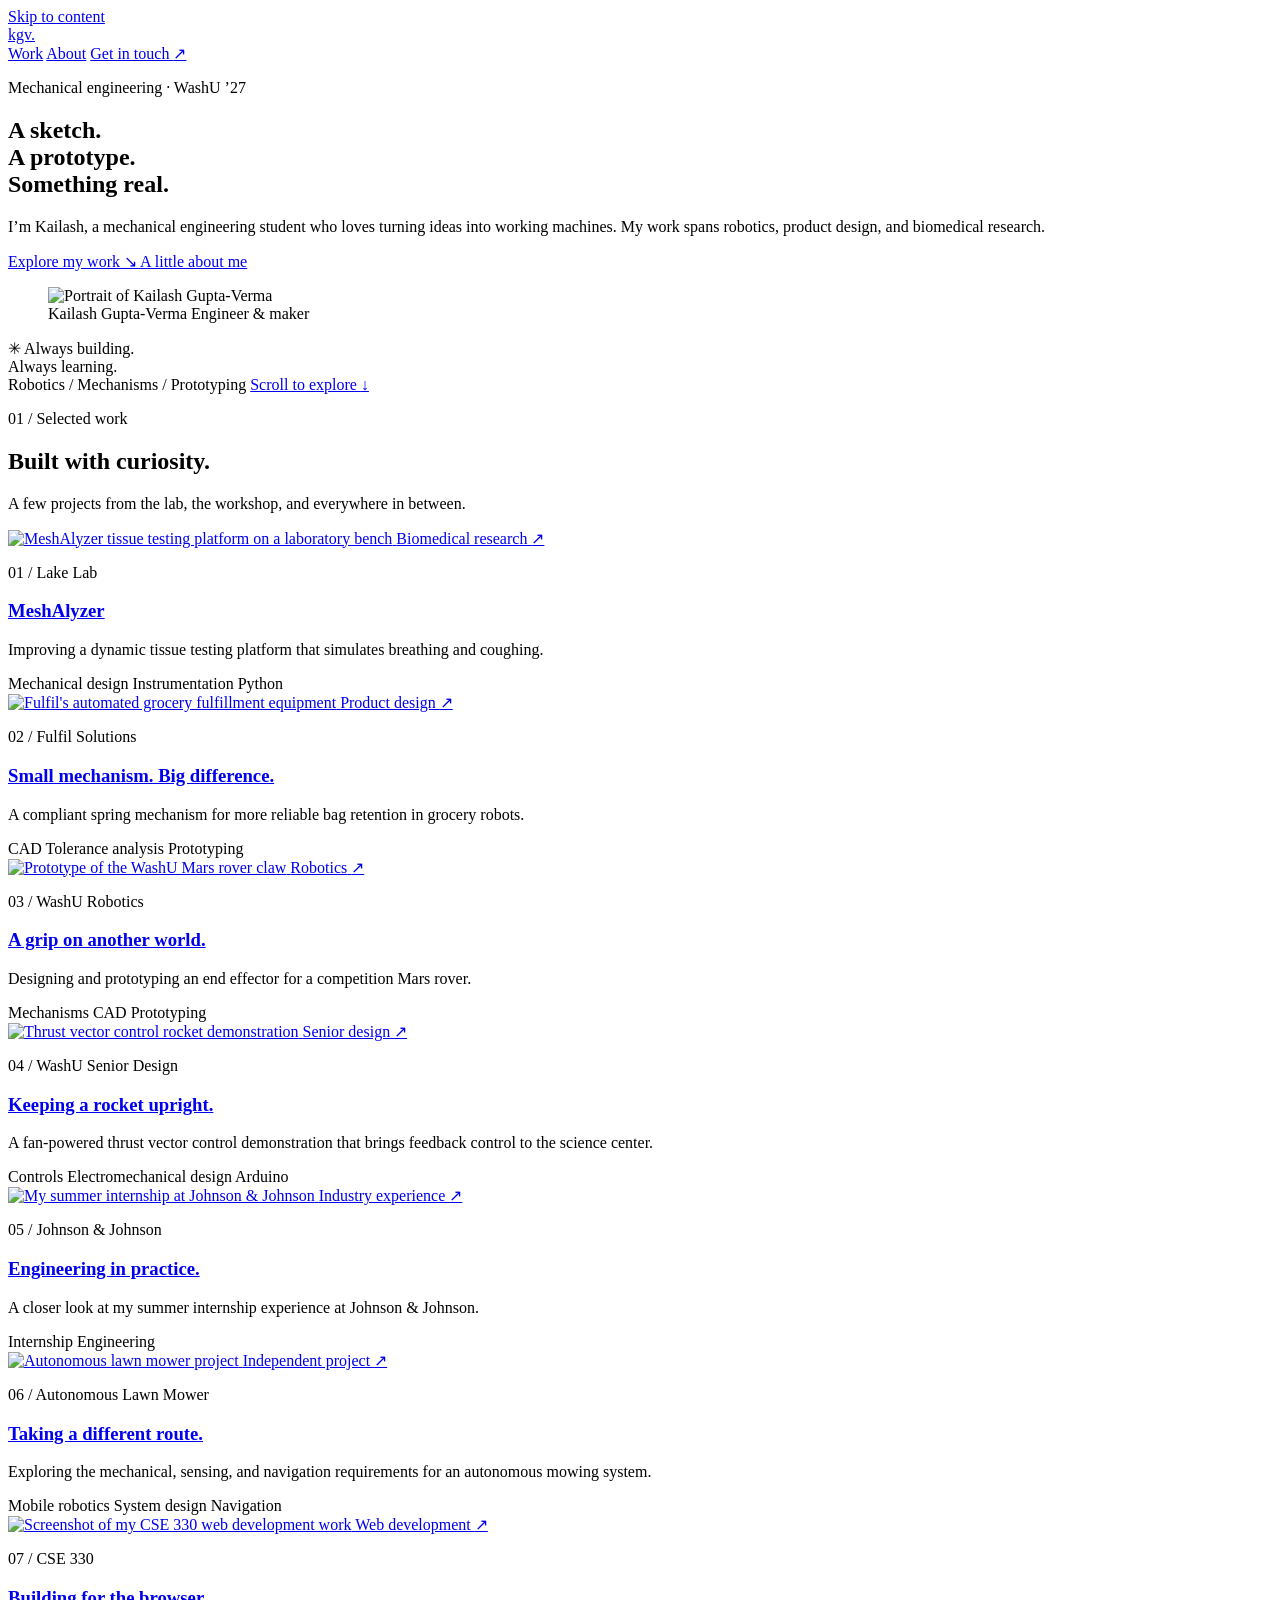
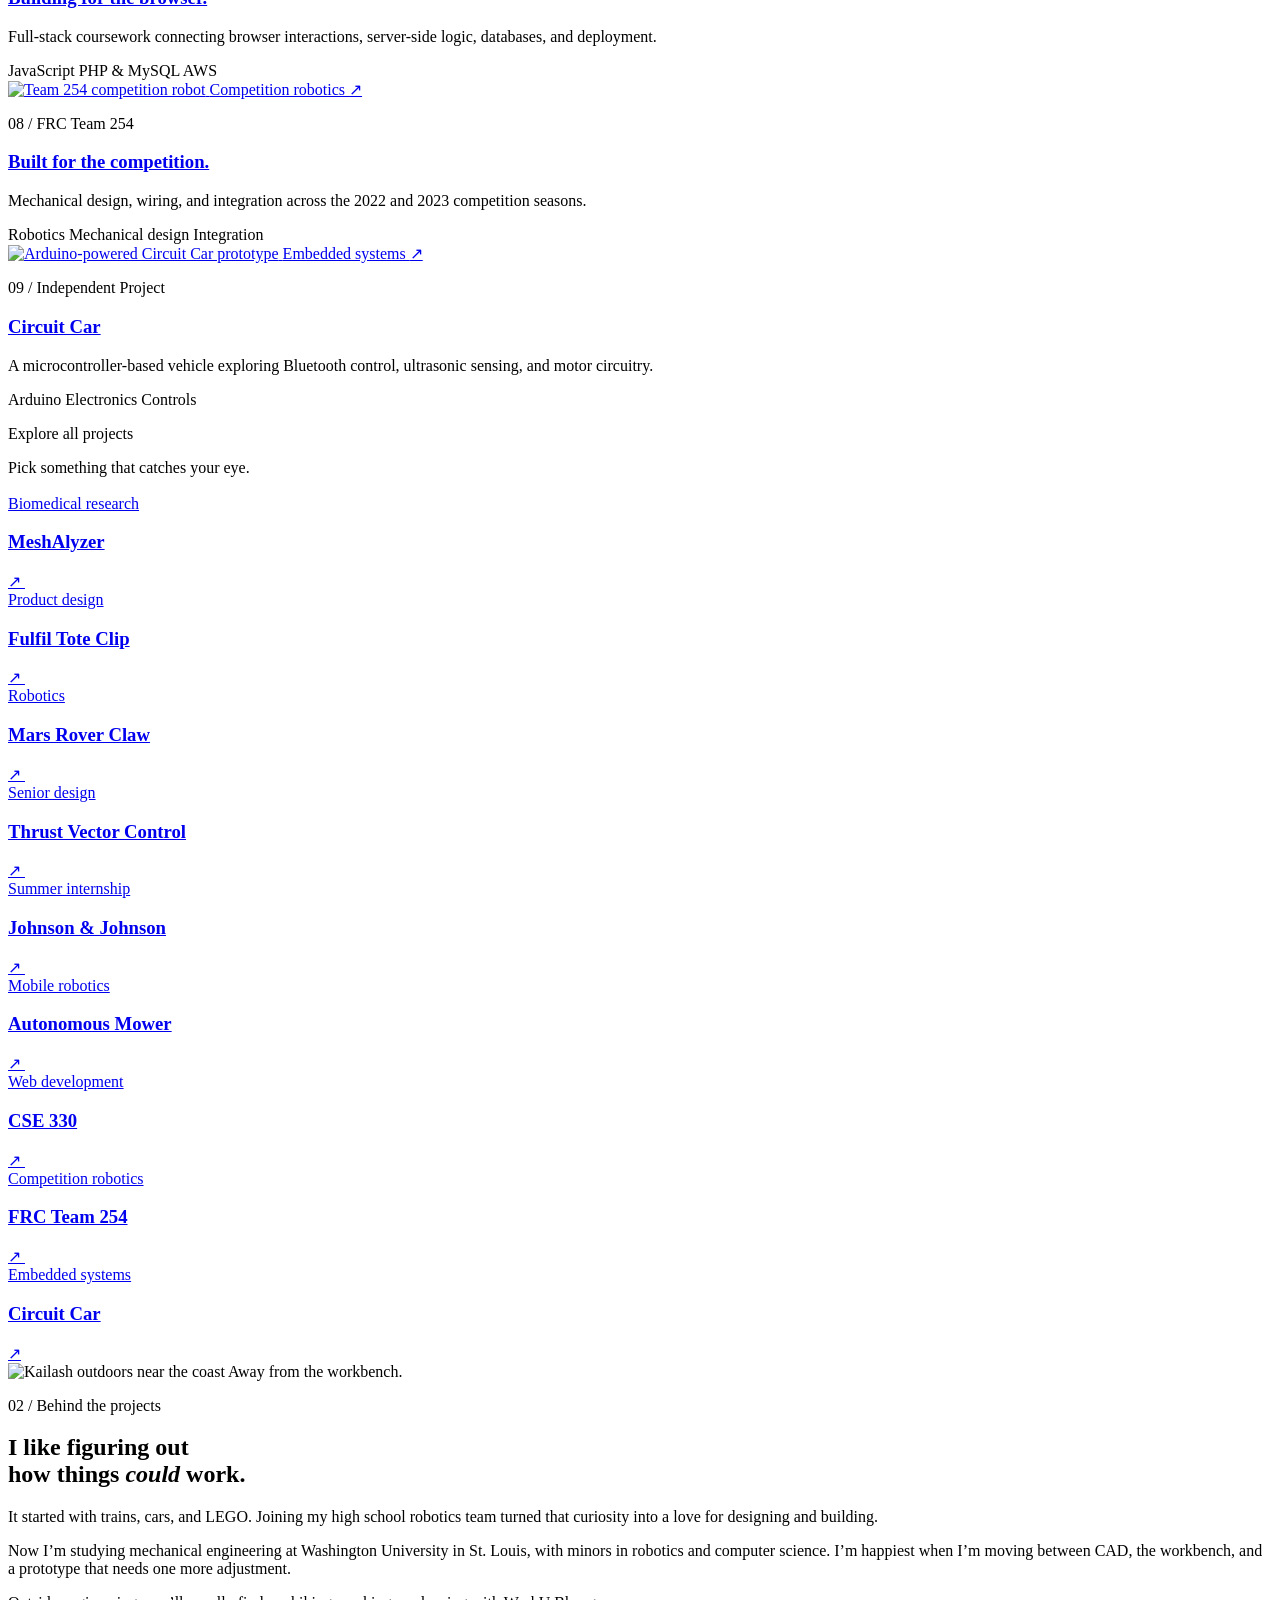
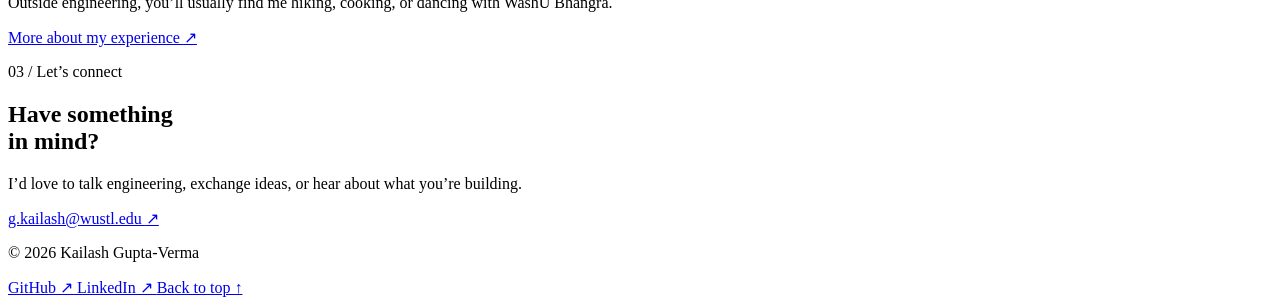
==== portfolio/index.html @ 7f7c688e "Built base website, need to continue customizing" ====
<!DOCTYPE html>
<html lang="en">
<head>
    <meta charset="UTF-8">
    <meta name="viewport" content="width=device-width, initial-scale=1">
    <meta name="description"
        content="Kailash Gupta-Verma's engineering portfolio — robotics, mechanical design, biomedical research, and web development.">
    <meta name="theme-color" content="#f7f5f0">

    <title>Kailash Gupta-Verma | Engineering & Design</title>

    <link rel="stylesheet" href="style.css">
    <script src="script.js" defer></script>
</head>

<body>
    <a class="skip-link" href="#main">Skip to content</a>

    <!-- navigation -->
    <header class="site-header">
        <div class="container header-inner">
            <a class="logo" href="./"
                aria-label="Kailash Gupta-Verma home">
                kgv<span>.</span>
            </a>

            <button class="menu-toggle"
                type="button"
                aria-expanded="false"
                aria-controls="navigation"
                hidden>
                Menu
            </button>

            <nav id="navigation" aria-label="Main navigation">
                <a href="#work">Work</a>
                <a href="#about">About</a>
                <a href="#contact">
                    Get in touch <span aria-hidden="true">↗</span>
                </a>
            </nav>
        </div>
    </header>

    <main id="main">
        <!-- introduction -->
        <section class="hero container" aria-labelledby="hero-title">
            <div class="hero-copy">
                <p class="eyebrow">
                    Mechanical engineering · WashU ’27
                </p>

                <h1 id="hero-title">
                    A sketch.<br>
                    A prototype.<br>
                    <span>Something real.</span>
                </h1>

                <p class="hero-description">
                    I’m Kailash, a mechanical engineering student who loves
                    turning ideas into working machines. My work spans
                    robotics, product design, and biomedical research.
                </p>

                <div class="hero-actions">
                    <a class="button" href="#work">
                        Explore my work
                        <span aria-hidden="true">↘</span>
                    </a>

                    <a class="text-link" href="#about">
                        A little about me
                    </a>
                </div>
            </div>

            <div class="hero-visual">
                <figure class="hero-photo">
                    <img src="images/portPFP.jpg"
                        alt="Portrait of Kailash Gupta-Verma"
                        fetchpriority="high">

                    <figcaption>
                        <span>Kailash Gupta-Verma</span>
                        <span>Engineer & maker</span>
                    </figcaption>
                </figure>

                <div class="photo-note">
                    <span class="note-symbol" aria-hidden="true">✳</span>
                    Always building.<br>
                    Always learning.
                </div>
            </div>

            <div class="hero-bottom">
                <span>Robotics / Mechanisms / Prototyping</span>

                <a href="#work">
                    Scroll to explore <span aria-hidden="true">↓</span>
                </a>
            </div>
        </section>

        <!-- project spotlight -->
        <section class="work-section" id="work"
            aria-labelledby="work-title">
            <div class="container">
                <div class="section-heading">
                    <div>
                        <p class="eyebrow">01 / Selected work</p>
                        <h2 id="work-title">Built with curiosity.</h2>
                    </div>

                    <p>
                        A few projects from the lab, the workshop,
                        and everywhere in between.
                    </p>
                </div>

                <div class="project-carousel"
                    role="region"
                    aria-roledescription="carousel"
                    aria-label="Featured projects">

                    <div class="carousel-controls">
                        <p class="carousel-status"
                            id="project-status"
                            aria-live="polite"
                            aria-atomic="true"></p>

                        <div class="carousel-buttons">
                            <button class="carousel-button"
                                id="previous-project"
                                type="button"
                                aria-label="Show previous project"
                                aria-controls="project-track"
                                hidden>
                                <span aria-hidden="true">←</span>
                            </button>

                            <button class="carousel-button"
                                id="next-project"
                                type="button"
                                aria-label="Show next project"
                                aria-controls="project-track"
                                hidden>
                                <span aria-hidden="true">→</span>
                            </button>
                        </div>
                    </div>

                    <div class="project-grid" id="project-track">
                        <!-- meshalyzer -->
                        <article class="project-card featured">
                            <a class="project-image"
                                href="projects/meshalyzer.html"
                                aria-label="Read about MeshAlyzer">

                                <img src="images/meshalyzer.jpg"
                                    alt="MeshAlyzer tissue testing platform on a laboratory bench"
                                    loading="lazy">

                                <span class="image-label">
                                    Biomedical research
                                </span>
                                <span class="project-arrow"
                                    aria-hidden="true">↗</span>
                            </a>

                            <div class="project-info">
                                <div>
                                    <p class="project-number">
                                        01 / Lake Lab
                                    </p>

                                    <h3>
                                        <a href="projects/meshalyzer.html">
                                            MeshAlyzer
                                        </a>
                                    </h3>

                                    <p>
                                        Improving a dynamic tissue testing
                                        platform that simulates breathing
                                        and coughing.
                                    </p>
                                </div>

                                <div class="tags">
                                    <span>Mechanical design</span>
                                    <span>Instrumentation</span>
                                    <span>Python</span>
                                </div>
                            </div>
                        </article>

                        <!-- fulfil -->
                        <article class="project-card">
                            <a class="project-image"
                                href="projects/fulfil.html"
                                aria-label="Read about tote clip compliance">

                                <img src="images/fulfil.jpg"
                                    alt="Fulfil's automated grocery fulfillment equipment"
                                    loading="lazy">

                                <span class="image-label">
                                    Product design
                                </span>
                                <span class="project-arrow"
                                    aria-hidden="true">↗</span>
                            </a>

                            <div class="project-info">
                                <div>
                                    <p class="project-number">
                                        02 / Fulfil Solutions
                                    </p>

                                    <h3>
                                        <a href="projects/fulfil.html">
                                            Small mechanism. Big difference.
                                        </a>
                                    </h3>

                                    <p>
                                        A compliant spring mechanism for more
                                        reliable bag retention in grocery robots.
                                    </p>
                                </div>

                                <div class="tags">
                                    <span>CAD</span>
                                    <span>Tolerance analysis</span>
                                    <span>Prototyping</span>
                                </div>
                            </div>
                        </article>

                        <!-- rover claw -->
                        <article class="project-card">
                            <a class="project-image"
                                href="projects/rover-claw.html"
                                aria-label="Read about the Mars rover claw">

                                <img src="images/rover.jpg"
                                    alt="Prototype of the WashU Mars rover claw"
                                    loading="lazy">

                                <span class="image-label">Robotics</span>
                                <span class="project-arrow"
                                    aria-hidden="true">↗</span>
                            </a>

                            <div class="project-info">
                                <div>
                                    <p class="project-number">
                                        03 / WashU Robotics
                                    </p>

                                    <h3>
                                        <a href="projects/rover-claw.html">
                                            A grip on another world.
                                        </a>
                                    </h3>

                                    <p>
                                        Designing and prototyping an end effector
                                        for a competition Mars rover.
                                    </p>
                                </div>

                                <div class="tags">
                                    <span>Mechanisms</span>
                                    <span>CAD</span>
                                    <span>Prototyping</span>
                                </div>
                            </div>
                        </article>

                        <!-- senior design -->
                        <article class="project-card">
                            <a class="project-image"
                                href="projects/senior-design.html"
                                aria-label="Read about the thrust vector control demonstration">

                                <img src="images/senior-design.jpg"
                                    alt="Thrust vector control rocket demonstration"
                                    loading="lazy">

                                <span class="image-label">Senior design</span>
                                <span class="project-arrow"
                                    aria-hidden="true">↗</span>
                            </a>

                            <div class="project-info">
                                <div>
                                    <p class="project-number">
                                        04 / WashU Senior Design
                                    </p>

                                    <h3>
                                        <a href="projects/senior-design.html">
                                            Keeping a rocket upright.
                                        </a>
                                    </h3>

                                    <p>
                                        A fan-powered thrust vector control
                                        demonstration that brings feedback
                                        control to the science center.
                                    </p>
                                </div>

                                <div class="tags">
                                    <span>Controls</span>
                                    <span>Electromechanical design</span>
                                    <span>Arduino</span>
                                </div>
                            </div>
                        </article>

                        <!-- johnson & johnson -->
                        <article class="project-card">
                            <a class="project-image"
                                href="projects/jnj.html"
                                aria-label="Read about my Johnson and Johnson internship">

                                <img src="images/jnj.jpg"
                                    alt="My summer internship at Johnson & Johnson"
                                    loading="lazy">

                                <span class="image-label">
                                    Industry experience
                                </span>
                                <span class="project-arrow"
                                    aria-hidden="true">↗</span>
                            </a>

                            <div class="project-info">
                                <div>
                                    <p class="project-number">
                                        05 / Johnson & Johnson
                                    </p>

                                    <h3>
                                        <a href="projects/jnj.html">
                                            Engineering in practice.
                                        </a>
                                    </h3>

                                    <p>
                                        A closer look at my summer internship
                                        experience at Johnson & Johnson.
                                    </p>
                                </div>

                                <div class="tags">
                                    <span>Internship</span>
                                    <span>Engineering</span>
                                </div>
                            </div>
                        </article>

                        <!-- autonomous lawn mower -->
                        <article class="project-card">
                            <a class="project-image"
                                href="projects/lawn-mower.html"
                                aria-label="Read about my autonomous lawn mower project">

                                <img src="images/lawn-mower.jpg"
                                    alt="Autonomous lawn mower project"
                                    loading="lazy">

                                <span class="image-label">
                                    Independent project
                                </span>
                                <span class="project-arrow"
                                    aria-hidden="true">↗</span>
                            </a>

                            <div class="project-info">
                                <div>
                                    <p class="project-number">
                                        06 / Autonomous Lawn Mower
                                    </p>

                                    <h3>
                                        <a href="projects/lawn-mower.html">
                                            Taking a different route.
                                        </a>
                                    </h3>

                                    <p>
                                        Exploring the mechanical, sensing,
                                        and navigation requirements for
                                        an autonomous mowing system.
                                    </p>
                                </div>

                                <div class="tags">
                                    <span>Mobile robotics</span>
                                    <span>System design</span>
                                    <span>Navigation</span>
                                </div>
                            </div>
                        </article>

                        <!-- cse 330 -->
                        <article class="project-card">
                            <a class="project-image"
                                href="projects/cse330.html"
                                aria-label="Read about my CSE 330 web development work">

                                <img src="images/cse330.jpg"
                                    alt="Screenshot of my CSE 330 web development work"
                                    loading="lazy">

                                <span class="image-label">
                                    Web development
                                </span>
                                <span class="project-arrow"
                                    aria-hidden="true">↗</span>
                            </a>

                            <div class="project-info">
                                <div>
                                    <p class="project-number">
                                        07 / CSE 330
                                    </p>

                                    <h3>
                                        <a href="projects/cse330.html">
                                            Building for the browser.
                                        </a>
                                    </h3>

                                    <p>
                                        Full-stack coursework connecting browser
                                        interactions, server-side logic,
                                        databases, and deployment.
                                    </p>
                                </div>

                                <div class="tags">
                                    <span>JavaScript</span>
                                    <span>PHP & MySQL</span>
                                    <span>AWS</span>
                                </div>
                            </div>
                        </article>

                        <!-- frc -->
                        <article class="project-card">
                            <a class="project-image"
                                href="projects/frc.html"
                                aria-label="Read about my FRC robotics experience">

                                <img src="images/frc.jpg"
                                    alt="Team 254 competition robot"
                                    loading="lazy">

                                <span class="image-label">
                                    Competition robotics
                                </span>
                                <span class="project-arrow"
                                    aria-hidden="true">↗</span>
                            </a>

                            <div class="project-info">
                                <div>
                                    <p class="project-number">
                                        08 / FRC Team 254
                                    </p>

                                    <h3>
                                        <a href="projects/frc.html">
                                            Built for the competition.
                                        </a>
                                    </h3>

                                    <p>
                                        Mechanical design, wiring, and integration
                                        across the 2022 and 2023 competition seasons.
                                    </p>
                                </div>

                                <div class="tags">
                                    <span>Robotics</span>
                                    <span>Mechanical design</span>
                                    <span>Integration</span>
                                </div>
                            </div>
                        </article>

                        <!-- circuit car -->
                        <article class="project-card">
                            <a class="project-image"
                                href="projects/arduino-car.html"
                                aria-label="Read about Circuit Car">

                                <img src="images/car.jpg"
                                    alt="Arduino-powered Circuit Car prototype"
                                    loading="lazy">

                                <span class="image-label">
                                    Embedded systems
                                </span>
                                <span class="project-arrow"
                                    aria-hidden="true">↗</span>
                            </a>

                            <div class="project-info">
                                <div>
                                    <p class="project-number">
                                        09 / Independent Project
                                    </p>

                                    <h3>
                                        <a href="projects/arduino-car.html">
                                            Circuit Car
                                        </a>
                                    </h3>

                                    <p>
                                        A microcontroller-based vehicle exploring
                                        Bluetooth control, ultrasonic sensing,
                                        and motor circuitry.
                                    </p>
                                </div>

                                <div class="tags">
                                    <span>Arduino</span>
                                    <span>Electronics</span>
                                    <span>Controls</span>
                                </div>
                            </div>
                        </article>
                    </div>
                </div>

                <!-- compact project directory -->
                <div class="project-directory">
                    <div class="directory-heading">
                        <p class="eyebrow">Explore all projects</p>
                        <span>Pick something that catches your eye.</span>
                    </div>

                    <div class="project-matrix">
                        <a class="mini-project" href="projects/meshalyzer.html">
                            <img src="images/meshalyzer.jpg"
                                alt="" loading="lazy">
                            <div class="mini-project-copy">
                                <span class="mini-project-category">Biomedical research</span>
                                <h3>MeshAlyzer</h3>
                            </div>
                            <span class="mini-project-arrow" aria-hidden="true">↗</span>
                        </a>

                        <a class="mini-project" href="projects/fulfil.html">
                            <img src="images/fulfil.jpg"
                                alt="" loading="lazy">
                            <div class="mini-project-copy">
                                <span class="mini-project-category">Product design</span>
                                <h3>Fulfil Tote Clip</h3>
                            </div>
                            <span class="mini-project-arrow" aria-hidden="true">↗</span>
                        </a>

                        <a class="mini-project" href="projects/rover-claw.html">
                            <img src="images/rover.jpg"
                                alt="" loading="lazy">
                            <div class="mini-project-copy">
                                <span class="mini-project-category">Robotics</span>
                                <h3>Mars Rover Claw</h3>
                            </div>
                            <span class="mini-project-arrow" aria-hidden="true">↗</span>
                        </a>

                        <a class="mini-project" href="projects/senior-design.html">
                            <img src="images/senior-design.jpg"
                                alt="" loading="lazy">
                            <div class="mini-project-copy">
                                <span class="mini-project-category">Senior design</span>
                                <h3>Thrust Vector Control</h3>
                            </div>
                            <span class="mini-project-arrow" aria-hidden="true">↗</span>
                        </a>

                        <a class="mini-project" href="projects/jnj.html">
                            <img src="images/jnj.jpg"
                                alt="" loading="lazy">
                            <div class="mini-project-copy">
                                <span class="mini-project-category">Summer internship</span>
                                <h3>Johnson & Johnson</h3>
                            </div>
                            <span class="mini-project-arrow" aria-hidden="true">↗</span>
                        </a>

                        <a class="mini-project" href="projects/lawn-mower.html">
                            <img src="images/lawn-mower.jpg"
                                alt="" loading="lazy">
                            <div class="mini-project-copy">
                                <span class="mini-project-category">Mobile robotics</span>
                                <h3>Autonomous Mower</h3>
                            </div>
                            <span class="mini-project-arrow" aria-hidden="true">↗</span>
                        </a>

                        <a class="mini-project" href="projects/cse330.html">
                            <img src="images/cse330.jpg"
                                alt="" loading="lazy">
                            <div class="mini-project-copy">
                                <span class="mini-project-category">Web development</span>
                                <h3>CSE 330</h3>
                            </div>
                            <span class="mini-project-arrow" aria-hidden="true">↗</span>
                        </a>

                        <a class="mini-project" href="projects/frc.html">
                            <img src="images/frc.jpg"
                                alt="" loading="lazy">
                            <div class="mini-project-copy">
                                <span class="mini-project-category">Competition robotics</span>
                                <h3>FRC Team 254</h3>
                            </div>
                            <span class="mini-project-arrow" aria-hidden="true">↗</span>
                        </a>

                        <a class="mini-project" href="projects/arduino-car.html">
                            <img src="images/car.jpg"
                                alt="" loading="lazy">
                            <div class="mini-project-copy">
                                <span class="mini-project-category">Embedded systems</span>
                                <h3>Circuit Car</h3>
                            </div>
                            <span class="mini-project-arrow" aria-hidden="true">↗</span>
                        </a>
                    </div>
                </div>
            </div>
        </section>

        <!-- about -->
        <section class="about-section container" id="about"
            aria-labelledby="about-title">
            <div class="about-image">
                <img src="images/about-me.jpg"
                    alt="Kailash outdoors near the coast"
                    loading="lazy">

                <span class="image-caption">
                    Away from the workbench.
                </span>
            </div>

            <div class="about-copy">
                <p class="eyebrow">02 / Behind the projects</p>

                <h2 id="about-title">
                    I like figuring out<br>
                    how things <em>could</em> work.
                </h2>

                <p>
                    It started with trains, cars, and LEGO. Joining my high
                    school robotics team turned that curiosity into a love
                    for designing and building.
                </p>

                <p>
                    Now I’m studying mechanical engineering at Washington
                    University in St. Louis, with minors in robotics and
                    computer science. I’m happiest when I’m moving between
                    CAD, the workbench, and a prototype that needs one more
                    adjustment.
                </p>

                <p>
                    Outside engineering, you’ll usually find me hiking,
                    cooking, or dancing with WashU Bhangra.
                </p>

                <a class="text-link"
                    href="https://www.linkedin.com/in/kailash-gupta-verma-360150200/">
                    More about my experience
                    <span aria-hidden="true">↗</span>
                </a>
            </div>
        </section>

        <!-- contact -->
        <section class="contact-section" id="contact"
            aria-labelledby="contact-title">
            <div class="container contact-inner">
                <p class="eyebrow">03 / Let’s connect</p>

                <h2 id="contact-title">
                    Have something<br>
                    in mind?
                </h2>

                <p>
                    I’d love to talk engineering, exchange ideas,
                    or hear about what you’re building.
                </p>

                <a class="contact-link" href="mailto:g.kailash@wustl.edu">
                    g.kailash@wustl.edu
                    <span aria-hidden="true">↗</span>
                </a>
            </div>
        </section>
    </main>

    <!-- footer -->
    <footer class="container site-footer">
        <p>
            © <span id="year">2026</span> Kailash Gupta-Verma
        </p>

        <div class="footer-links">
            <a href="https://github.com/kailashguptaverma">
                GitHub ↗
            </a>

            <a href="https://www.linkedin.com/in/kailash-gupta-verma-360150200/">
                LinkedIn ↗
            </a>

            <a href="#main">Back to top ↑</a>
        </div>
    </footer>
</body>
</html>
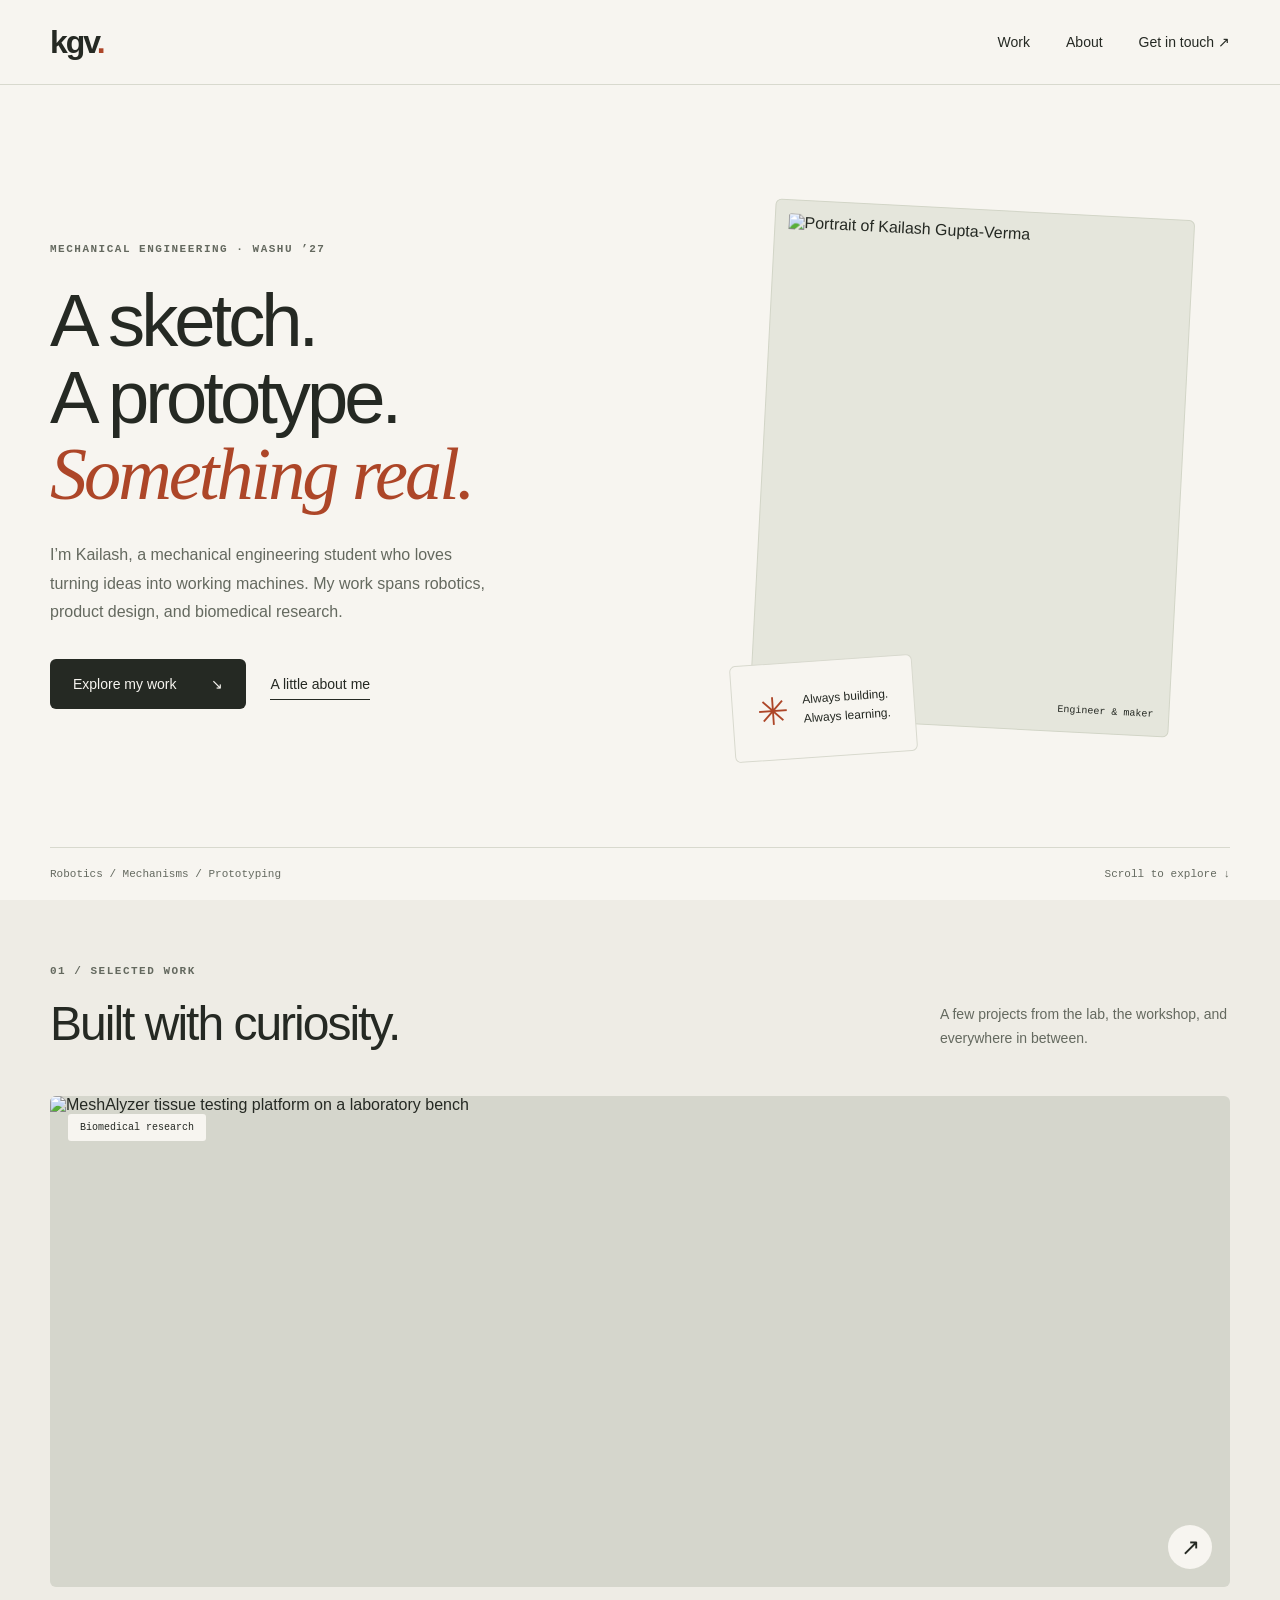
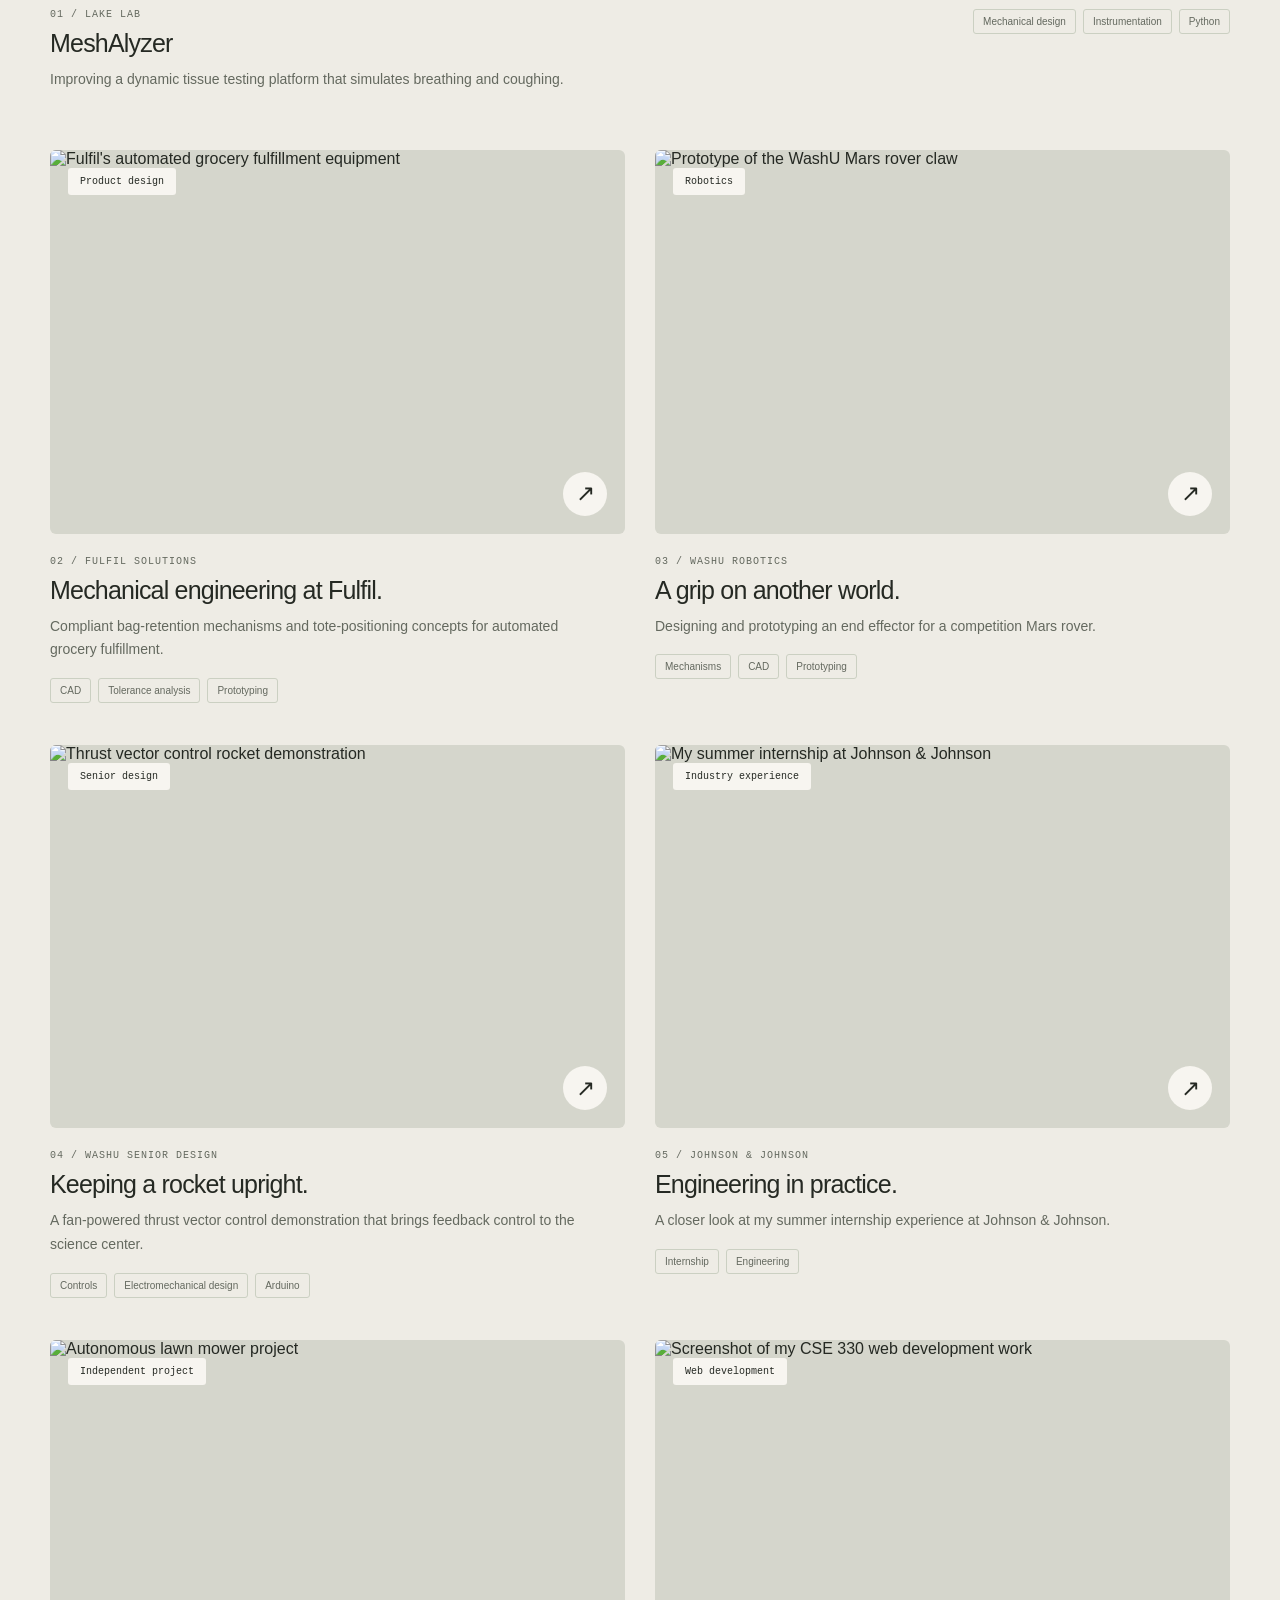
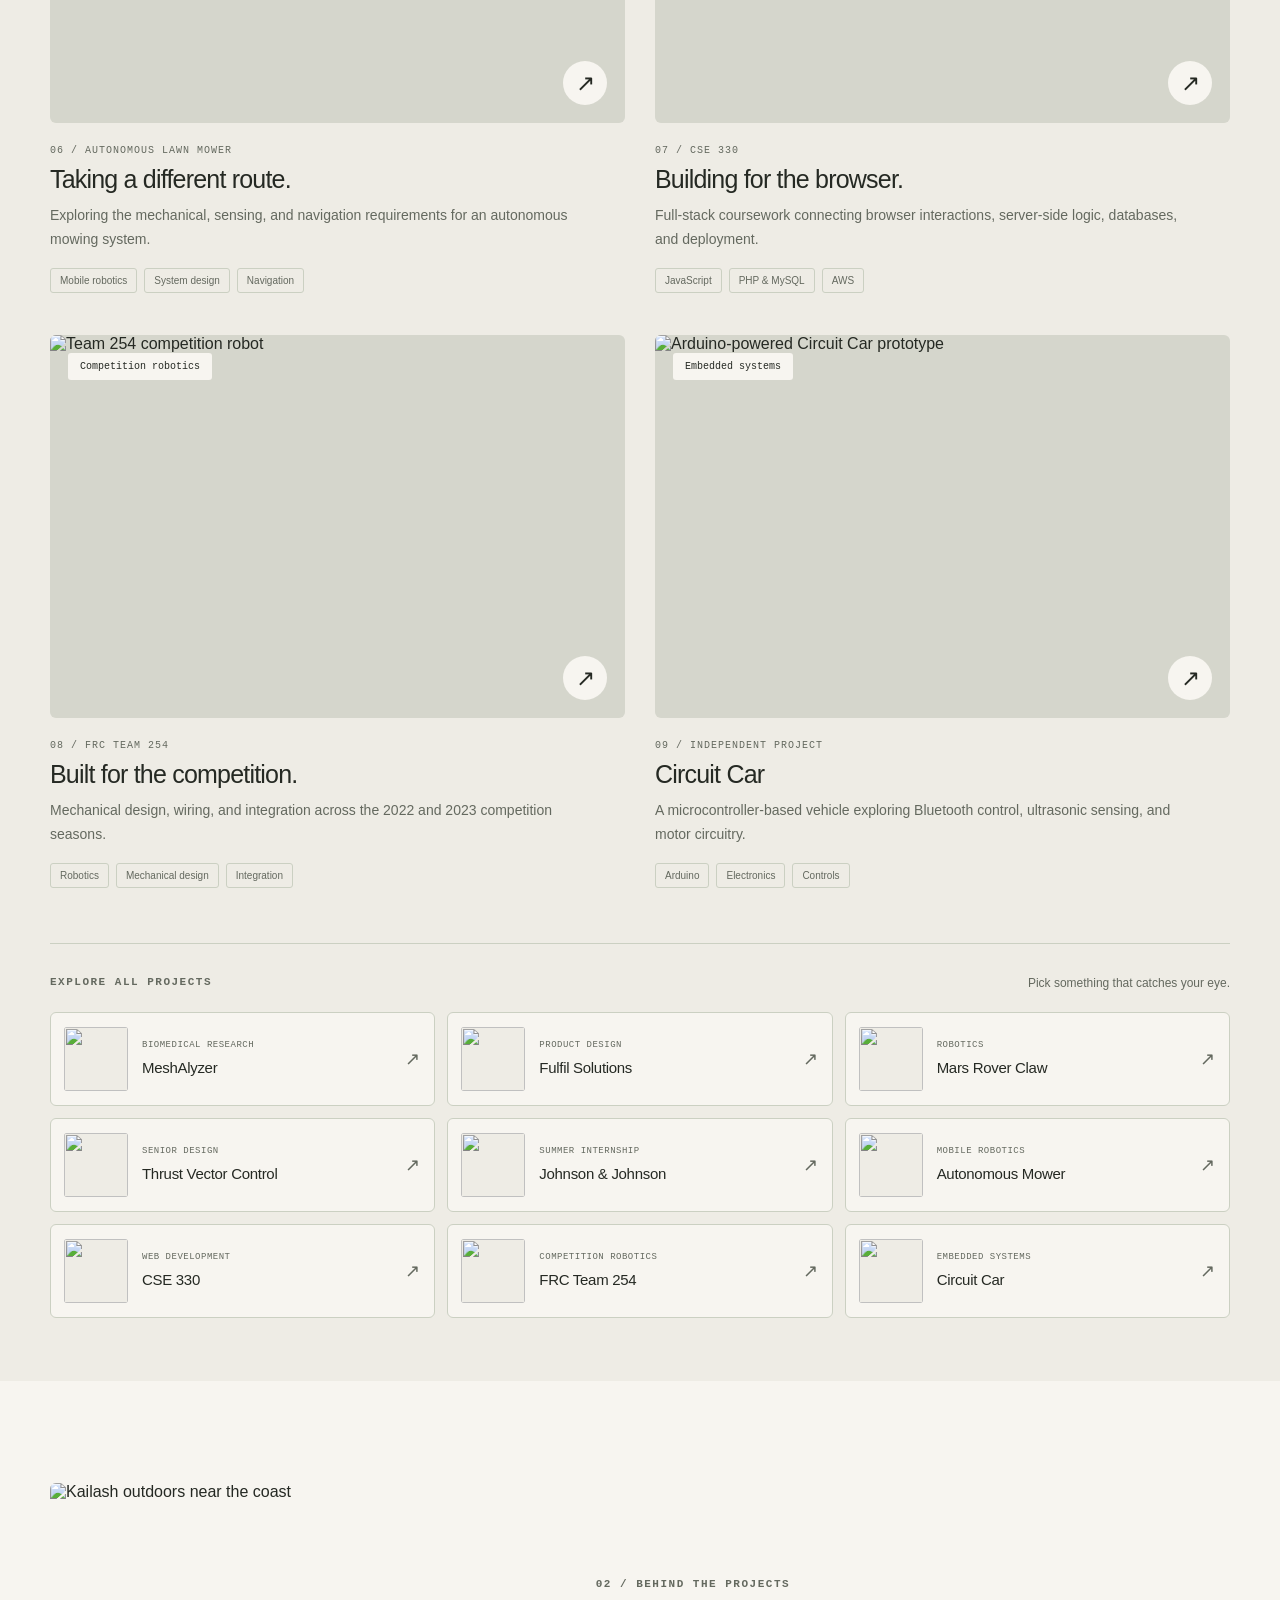
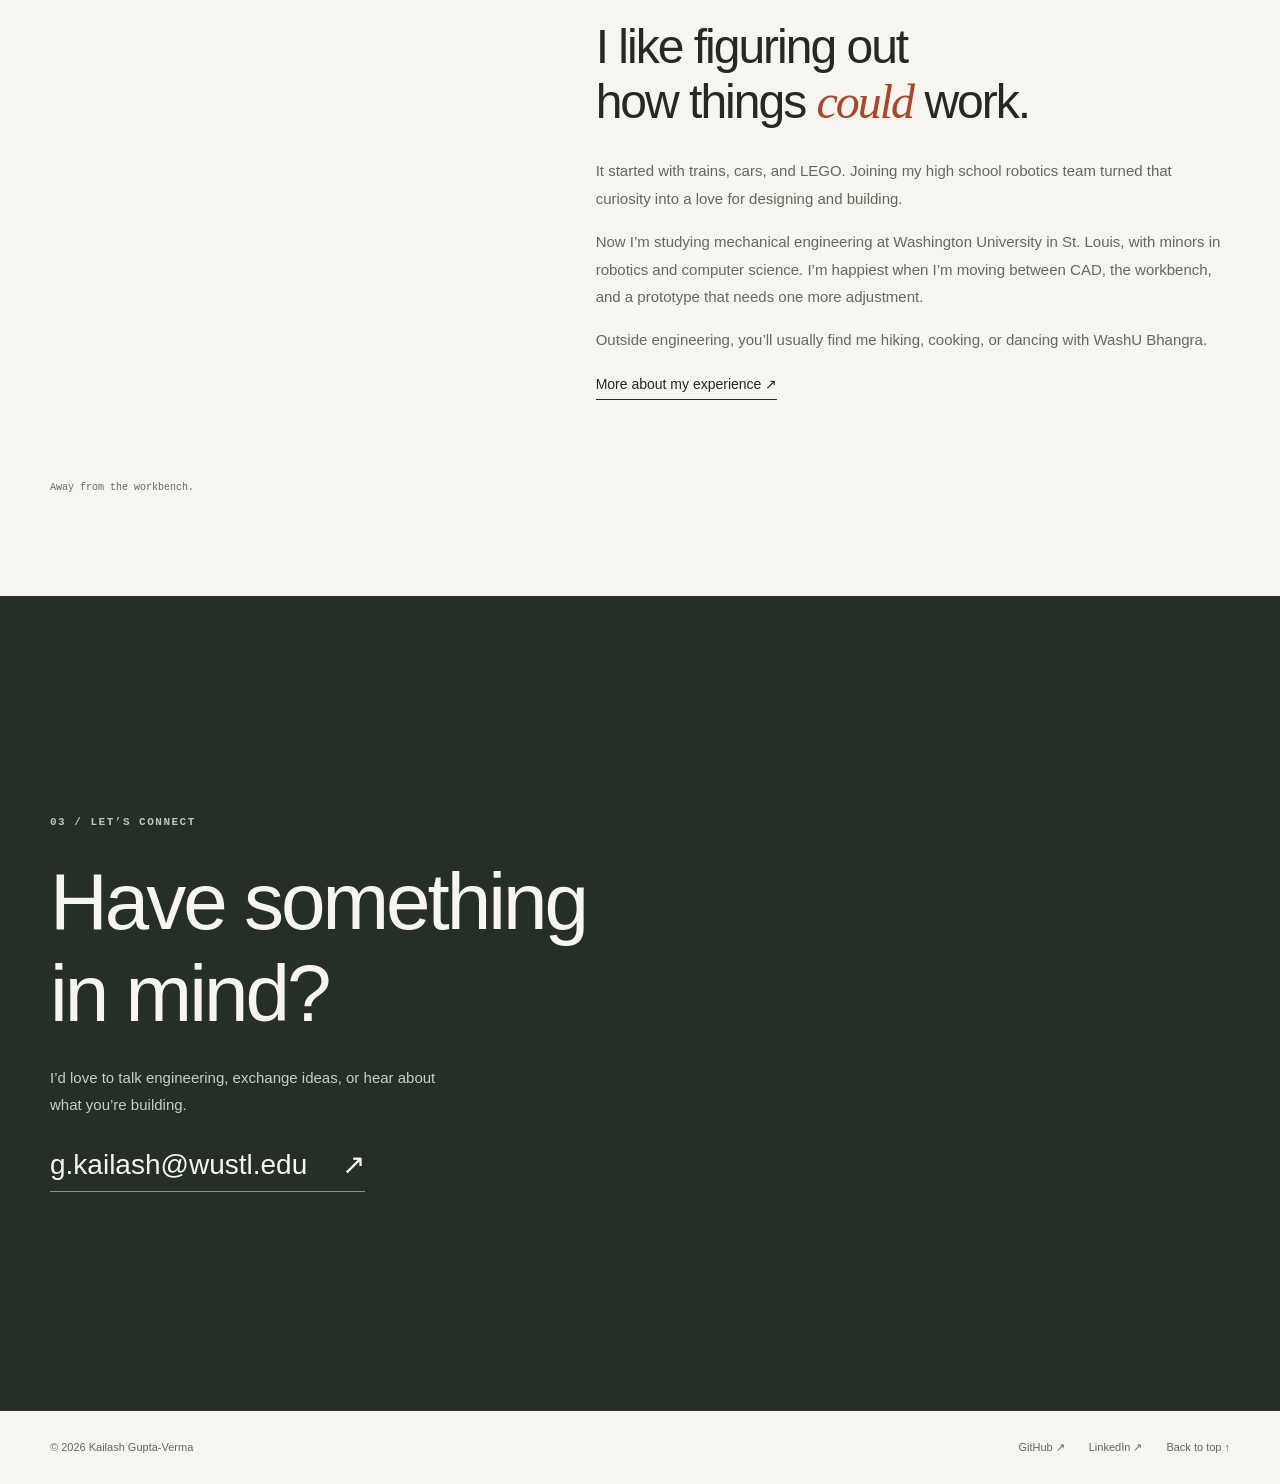
==== commit fdf43e5f: "Comitting all" ====
--- a/portfolio/index.html
+++ b/portfolio/index.html
@@ -11,6 +11,8 @@
 
     <link rel="stylesheet" href="style.css">
     <script src="script.js" defer></script>
+    <!-- Older project-page About links arrive here with #about. -->
+    <script>if (window.location.hash === "#about") window.location.replace("about.html");</script>
 </head>
 
 <body>
@@ -34,7 +36,7 @@
 
             <nav id="navigation" aria-label="Main navigation">
                 <a href="#work">Work</a>
-                <a href="#about">About</a>
+                <a href="about.html">About</a>
                 <a href="#contact">
                     Get in touch <span aria-hidden="true">↗</span>
                 </a>
@@ -68,7 +70,7 @@
                         <span aria-hidden="true">↘</span>
                     </a>
 
-                    <a class="text-link" href="#about">
+                    <a class="text-link" href="about.html">
                         A little about me
                     </a>
                 </div>
@@ -199,7 +201,7 @@
                         <article class="project-card">
                             <a class="project-image"
                                 href="projects/fulfil.html"
-                                aria-label="Read about tote clip compliance">
+                                aria-label="Read about my mechanical engineering internship at Fulfil">
 
                                 <img src="images/fulfil.jpg"
                                     alt="Fulfil's automated grocery fulfillment equipment"
@@ -220,13 +222,13 @@
 
                                     <h3>
                                         <a href="projects/fulfil.html">
-                                            Small mechanism. Big difference.
-                                        </a>
-                                    </h3>
-
-                                    <p>
-                                        A compliant spring mechanism for more
-                                        reliable bag retention in grocery robots.
+                                            Mechanical engineering at Fulfil.
+                                        </a>
+                                    </h3>
+
+                                    <p>
+                                        Compliant bag-retention mechanisms and tote-positioning
+                                        concepts for automated grocery fulfillment.
                                     </p>
                                 </div>
 
@@ -244,7 +246,7 @@
                                 href="projects/rover-claw.html"
                                 aria-label="Read about the Mars rover claw">
 
-                                <img src="images/rover.jpg"
+                                <img src="images/roverCover.jpeg"
                                     alt="Prototype of the WashU Mars rover claw"
                                     loading="lazy">
 
@@ -369,7 +371,7 @@
                                 href="projects/lawn-mower.html"
                                 aria-label="Read about my autonomous lawn mower project">
 
-                                <img src="images/lawn-mower.jpg"
+                                <img src="images/lawn-mower.jpeg"
                                     alt="Autonomous lawn mower project"
                                     loading="lazy">
 
@@ -457,7 +459,7 @@
                                 href="projects/frc.html"
                                 aria-label="Read about my FRC robotics experience">
 
-                                <img src="images/frc.jpg"
+                                <img src="images/frc.jpeg"
                                     alt="Team 254 competition robot"
                                     loading="lazy">
 
@@ -563,13 +565,13 @@
                                 alt="" loading="lazy">
                             <div class="mini-project-copy">
                                 <span class="mini-project-category">Product design</span>
-                                <h3>Fulfil Tote Clip</h3>
+                                <h3>Fulfil Solutions</h3>
                             </div>
                             <span class="mini-project-arrow" aria-hidden="true">↗</span>
                         </a>
 
                         <a class="mini-project" href="projects/rover-claw.html">
-                            <img src="images/rover.jpg"
+                            <img src="images/roverCover.jpeg"
                                 alt="" loading="lazy">
                             <div class="mini-project-copy">
                                 <span class="mini-project-category">Robotics</span>
@@ -579,7 +581,7 @@
                         </a>
 
                         <a class="mini-project" href="projects/senior-design.html">
-                            <img src="images/senior-design.jpg"
+                            <img src="images/snrDesignCover.jpeg"
                                 alt="" loading="lazy">
                             <div class="mini-project-copy">
                                 <span class="mini-project-category">Senior design</span>
@@ -599,7 +601,7 @@
                         </a>
 
                         <a class="mini-project" href="projects/lawn-mower.html">
-                            <img src="images/lawn-mower.jpg"
+                            <img src="images/lawn-mower.jpeg"
                                 alt="" loading="lazy">
                             <div class="mini-project-copy">
                                 <span class="mini-project-category">Mobile robotics</span>
@@ -619,7 +621,7 @@
                         </a>
 
                         <a class="mini-project" href="projects/frc.html">
-                            <img src="images/frc.jpg"
+                            <img src="images/frc.jpeg"
                                 alt="" loading="lazy">
                             <div class="mini-project-copy">
                                 <span class="mini-project-category">Competition robotics</span>
@@ -683,7 +685,7 @@
                 </p>
 
                 <a class="text-link"
-                    href="https://www.linkedin.com/in/kailash-gupta-verma-360150200/">
+                    href="about.html">
                     More about my experience
                     <span aria-hidden="true">↗</span>
                 </a>
--- a/portfolio/style.css
+++ b/portfolio/style.css
@@ -0,0 +1,2745 @@
+/* Colors and shared settings */
+
+:root {
+
+    --background: #f7f5f0;
+
+    --surface: #eeece5;
+
+    --ink: #252923;
+
+    --muted: #64695f;
+
+    --accent: #ad4628;
+
+    --line: #d8d9ce;
+
+    --radius: 6px;
+
+}
+
+
+
+* {
+
+    box-sizing: border-box;
+
+}
+
+
+
+html {
+
+    scroll-behavior: smooth;
+
+    scroll-padding-top: 100px;
+
+}
+
+
+
+body {
+
+    margin: 0;
+
+    color: var(--ink);
+
+    background: var(--background);
+
+    font-family: "Helvetica Neue", Arial, sans-serif;
+
+    -webkit-font-smoothing: antialiased;
+
+}
+
+
+
+::selection {
+
+    background: #ead0bd;
+
+    color: var(--ink);
+
+}
+
+
+
+a {
+
+    color: inherit;
+
+    text-decoration: none;
+
+}
+
+
+
+img {
+
+    display: block;
+
+    width: 100%;
+
+}
+
+
+
+button {
+
+    font: inherit;
+
+}
+
+
+
+a:focus-visible,
+
+button:focus-visible {
+
+    outline: 3px solid var(--accent);
+
+    outline-offset: 6px;
+
+}
+
+
+
+.container {
+
+    width: min(1180px, calc(100% - 96px));
+
+    margin-inline: auto;
+
+}
+
+
+
+.skip-link {
+
+    position: fixed;
+
+    top: 12px;
+
+    left: 12px;
+
+    padding: 12px;
+
+    background: var(--ink);
+
+    color: white;
+
+    transform: translateY(-160%);
+
+    z-index: 100;
+
+}
+
+
+
+.skip-link:focus {
+
+    transform: translateY(0);
+
+}
+
+
+
+/* Navigation */
+
+.site-header {
+
+    position: sticky;
+
+    top: 0;
+
+    z-index: 20;
+
+    background: var(--background);
+
+    border-bottom: 1px solid var(--line);
+
+}
+
+
+
+.header-inner {
+
+    display: flex;
+
+    align-items: center;
+
+    justify-content: space-between;
+
+    min-height: 84px;
+
+}
+
+
+
+.logo {
+
+    font-size: 32px;
+
+    font-weight: 800;
+
+    letter-spacing: -2px;
+
+}
+
+
+
+.logo span {
+
+    color: var(--accent);
+
+}
+
+
+
+nav {
+
+    display: flex;
+
+    gap: 36px;
+
+    align-items: center;
+
+    font-size: 14px;
+
+}
+
+
+
+nav a {
+
+    padding-block: 10px;
+
+}
+
+
+
+nav a:hover,
+
+.footer-links a:hover {
+
+    color: var(--accent);
+
+}
+
+
+
+.menu-toggle {
+
+    border: 1px solid var(--line);
+
+    border-radius: var(--radius);
+
+    background: transparent;
+
+    padding: 9px 14px;
+
+    cursor: pointer;
+
+}
+
+
+
+/* Introduction */
+
+.hero {
+
+    display: grid;
+
+    grid-template-columns: 1.25fr 1fr;
+
+    align-items: center;
+
+    gap: 50px 70px;
+
+    padding-top: 90px;
+
+}
+
+
+
+.eyebrow {
+
+    margin: 0 0 25px;
+
+    color: var(--muted);
+
+    font-family: "Courier New", monospace;
+
+    font-size: 11px;
+
+    font-weight: 700;
+
+    letter-spacing: 1.5px;
+
+    line-height: 1.6;
+
+    text-transform: uppercase;
+
+}
+
+
+
+h1,
+
+h2,
+
+h3,
+
+p {
+
+    margin-top: 0;
+
+}
+
+
+
+h1 {
+
+    margin-bottom: 28px;
+
+    font-size: clamp(48px, 5.8vw, 80px);
+
+    line-height: 1.03;
+
+    font-weight: 500;
+
+    letter-spacing: -4px;
+
+}
+
+
+
+h1 span {
+
+    color: var(--accent);
+
+    font-family: Georgia, serif;
+
+    font-style: italic;
+
+    letter-spacing: -3px;
+
+}
+
+
+
+.hero-description {
+
+    max-width: 440px;
+
+    color: var(--muted);
+
+    font-size: 16px;
+
+    line-height: 1.8;
+
+}
+
+
+
+.hero-actions {
+
+    display: flex;
+
+    flex-wrap: wrap;
+
+    align-items: center;
+
+    gap: 24px;
+
+    margin-top: 32px;
+
+}
+
+
+
+.button {
+
+    display: inline-flex;
+
+    align-items: center;
+
+    justify-content: space-between;
+
+    gap: 35px;
+
+    padding: 17px 23px;
+
+    border-radius: var(--radius);
+
+    background: var(--ink);
+
+    color: var(--background);
+
+    font-size: 14px;
+
+    transition: *background* 180ms, transform 180ms;
+
+}
+
+
+
+.button:hover {
+
+    background: var(--accent);
+
+    transform: translateY(-2px);
+
+}
+
+
+
+.text-link {
+
+    display: inline-block;
+
+    padding-block: 7px;
+
+    border-bottom: 1px solid var(--ink);
+
+    font-size: 14px;
+
+}
+
+
+
+.text-link:hover {
+
+    color: var(--accent);
+
+    border-color: var(--accent);
+
+}
+
+
+
+.hero-visual {
+
+    position: relative;
+
+    padding: 15px 20px 30px 0;
+
+}
+
+
+
+.hero-photo {
+
+    margin: 0;
+
+    padding: 13px;
+
+    background: #e5e6dc;
+
+    border: 1px solid #d2d5c7;
+
+    border-radius: var(--radius);
+
+    transform: rotate(3deg);
+
+}
+
+
+
+.hero-photo img {
+
+    aspect-ratio: 4 / 4.7;
+
+    object-fit: cover;
+
+    object-position: center 35%;
+
+    border-radius: 3px;
+
+}
+
+
+
+.hero-photo figcaption {
+
+    display: flex;
+
+    justify-content: space-between;
+
+    gap: 10px;
+
+    padding: 15px 2px 3px;
+
+    font-family: "Courier New", monospace;
+
+    font-size: 10px;
+
+}
+
+
+
+.photo-note {
+
+    position: absolute;
+
+    bottom: 0;
+
+    left: -30px;
+
+    display: flex;
+
+    align-items: center;
+
+    gap: 14px;
+
+    padding: 17px 24px;
+
+    border: 1px solid var(--line);
+
+    border-radius: var(--radius);
+
+    background: var(--background);
+
+    font-size: 12px;
+
+    line-height: 1.6;
+
+    transform: rotate(-4deg);
+
+}
+
+
+
+.note-symbol {
+
+    color: var(--accent);
+
+    font-size: 38px;
+
+}
+
+
+
+.hero-bottom {
+
+    grid-column: 1 / -1;
+
+    display: flex;
+
+    justify-content: space-between;
+
+    gap: 20px;
+
+    padding-block: 28px;
+
+    border-top: 1px solid var(--line);
+
+    color: var(--muted);
+
+    font-family: "Courier New", monospace;
+
+    font-size: 11px;
+
+}
+
+
+
+/* Project gallery */
+
+.work-section {
+
+    padding: 90px 0;
+
+    background: var(--surface);
+
+}
+
+
+
+.section-heading {
+
+    display: flex;
+
+    align-items: flex-end;
+
+    justify-content: space-between;
+
+    gap: 40px;
+
+    margin-bottom: 45px;
+
+}
+
+
+
+h2 {
+
+    margin-bottom: 0;
+
+    font-size: clamp(32px, 4vw, 48px);
+
+    font-weight: 500;
+
+    line-height: 1.15;
+
+    letter-spacing: -2px;
+
+}
+
+
+
+.section-heading .eyebrow {
+
+    margin-bottom: 15px;
+
+}
+
+
+
+.section-heading > p {
+
+    max-width: 290px;
+
+    margin-bottom: 0;
+
+    color: var(--muted);
+
+    font-size: 14px;
+
+    line-height: 1.7;
+
+}
+
+
+
+.project-grid {
+
+    display: grid;
+
+    grid-template-columns: repeat(2, minmax(0, 1fr));
+
+    gap: 42px 30px;
+
+}
+
+
+
+.featured {
+
+    grid-column: 1 / -1;
+
+}
+
+
+
+.project-image {
+
+    position: relative;
+
+    display: block;
+
+    overflow: hidden;
+
+    border-radius: var(--radius);
+
+    background: #d5d6cc;
+
+}
+
+
+
+.project-image img {
+
+    aspect-ratio: 3 / 2;
+
+    object-fit: cover;
+
+    transition: transform 450ms;
+
+}
+
+
+
+.featured .project-image img {
+
+    aspect-ratio: 2.4 / 1;
+
+    object-position: center 55%;
+
+}
+
+
+
+.project-image:hover img {
+
+    transform: scale(1.035);
+
+}
+
+
+
+.image-label {
+
+    position: absolute;
+
+    top: 18px;
+
+    left: 18px;
+
+    padding: 8px 12px;
+
+    border-radius: 3px;
+
+    color: var(--ink);
+
+    background: var(--background);
+
+    font-family: "Courier New", monospace;
+
+    font-size: 10px;
+
+}
+
+
+
+.project-arrow {
+
+    position: absolute;
+
+    bottom: 18px;
+
+    right: 18px;
+
+    display: grid;
+
+    place-items: center;
+
+    width: 44px;
+
+    height: 44px;
+
+    border-radius: 50%;
+
+    background: var(--background);
+
+    font-size: 23px;
+
+    transition: *background* 180ms, color 180ms;
+
+}
+
+
+
+.project-image:hover .project-arrow {
+
+    background: var(--accent);
+
+    color: white;
+
+}
+
+
+
+.project-info {
+
+    padding-top: 22px;
+
+}
+
+
+
+.featured .project-info {
+
+    display: flex;
+
+    justify-content: space-between;
+
+    align-items: flex-start;
+
+    gap: 30px;
+
+}
+
+
+
+.project-number {
+
+    margin-bottom: 9px;
+
+    color: var(--muted);
+
+    font-family: "Courier New", monospace;
+
+    font-size: 10px;
+
+    text-transform: uppercase;
+
+    letter-spacing: 1px;
+
+}
+
+
+
+h3 {
+
+    margin-bottom: 10px;
+
+    font-size: 25px;
+
+    font-weight: 500;
+
+    letter-spacing: -0.8px;
+
+}
+
+
+
+h3 a:hover {
+
+    color: var(--accent);
+
+}
+
+
+
+.project-info p:not(.project-number) {
+
+    max-width: 540px;
+
+    margin-bottom: 16px;
+
+    color: var(--muted);
+
+    font-size: 14px;
+
+    line-height: 1.7;
+
+}
+
+
+
+.tags {
+
+    display: flex;
+
+    flex-wrap: wrap;
+
+    gap: 7px;
+
+}
+
+
+
+.tags span {
+
+    padding: 6px 9px;
+
+    border: 1px solid #cbd0c2;
+
+    border-radius: 3px;
+
+    color: var(--muted);
+
+    font-size: 10px;
+
+}
+
+
+
+.more-work {
+
+    margin-top: 65px;
+
+}
+
+
+
+.more-work .eyebrow {
+
+    margin-bottom: 15px;
+
+}
+
+
+
+.project-row {
+
+    display: grid;
+
+    grid-template-columns: 35px 1fr 1fr 20px;
+
+    align-items: center;
+
+    gap: 20px;
+
+    padding: 24px 0;
+
+    border-top: 1px solid #cbd0c2;
+
+    transition: color 180ms;
+
+}
+
+
+
+.project-row:last-child {
+
+    border-bottom: 1px solid #cbd0c2;
+
+}
+
+
+
+.project-row:hover {
+
+    color: var(--accent);
+
+}
+
+
+
+.row-number,
+
+.row-category {
+
+    color: var(--muted);
+
+    font-size: 11px;
+
+}
+
+
+
+.row-number {
+
+    font-family: "Courier New", monospace;
+
+}
+
+
+
+.row-title {
+
+    font-size: 18px;
+
+}
+
+
+
+.row-category {
+
+    text-align: right;
+
+}
+
+
+
+/* About */
+
+.about-section {
+
+    display: grid;
+
+    grid-template-columns: 0.85fr 1.15fr;
+
+    align-items: center;
+
+    gap: 85px;
+
+    padding-block: 110px;
+
+}
+
+
+
+.about-image img {
+
+    aspect-ratio: 4 / 5;
+
+    object-fit: cover;
+
+    border-radius: var(--radius);
+
+}
+
+
+
+.image-caption {
+
+    display: block;
+
+    margin-top: 14px;
+
+    color: var(--muted);
+
+    font-family: "Courier New", monospace;
+
+    font-size: 10px;
+
+}
+
+
+
+.about-copy h2 {
+
+    margin-bottom: 28px;
+
+}
+
+
+
+.about-copy em {
+
+    color: var(--accent);
+
+    font-family: Georgia, serif;
+
+    font-weight: 400;
+
+}
+
+
+
+.about-copy > p:not(.eyebrow) {
+
+    color: var(--muted);
+
+    font-size: 15px;
+
+    line-height: 1.85;
+
+}
+
+
+
+/* Contact and footer */
+
+.contact-section {
+
+    padding-block: 85px;
+
+    background: #252e27;
+
+    color: var(--background);
+
+}
+
+
+
+.contact-section .eyebrow {
+
+    color: #bcc6b7;
+
+}
+
+
+
+.contact-inner h2 {
+
+    margin-bottom: 24px;
+
+    font-size: clamp(48px, 7vw, 80px);
+
+    letter-spacing: -3px;
+
+}
+
+
+
+.contact-inner > p:not(.eyebrow) {
+
+    max-width: 400px;
+
+    color: #c7cec2;
+
+    font-size: 15px;
+
+    line-height: 1.8;
+
+}
+
+
+
+.contact-link {
+
+    display: inline-flex;
+
+    align-items: center;
+
+    gap: 35px;
+
+    max-width: 100%;
+
+    margin-top: 15px;
+
+    padding-bottom: 10px;
+
+    border-bottom: 1px solid #899581;
+
+    font-size: clamp(18px, 3vw, 28px);
+
+}
+
+
+
+.contact-link:hover {
+
+    color: #eab39a;
+
+}
+
+
+
+.site-footer {
+
+    display: flex;
+
+    justify-content: space-between;
+
+    align-items: center;
+
+    gap: 25px;
+
+    padding-block: 30px;
+
+    color: var(--muted);
+
+    font-size: 11px;
+
+}
+
+
+
+.site-footer p {
+
+    margin-bottom: 0;
+
+}
+
+
+
+.footer-links {
+
+    display: flex;
+
+    flex-wrap: wrap;
+
+    gap: 24px;
+
+}
+
+
+
+/* Tablet */
+
+@media (max-width: 900px) {
+
+    .container {
+
+        width: calc(100% - 48px);
+
+    }
+
+
+
+    .hero {
+
+        gap: 40px;
+
+        padding-top: 60px;
+
+    }
+
+
+
+    h1 {
+
+        letter-spacing: -2.5px;
+
+    }
+
+
+
+    .hero-photo figcaption {
+
+        flex-direction: column;
+
+    }
+
+
+
+    .photo-note {
+
+        left: -15px;
+
+        padding: 12px 17px;
+
+    }
+
+
+
+    .featured .project-info {
+
+        display: block;
+
+    }
+
+
+
+    .about-section {
+
+        gap: 40px;
+
+    }
+
+}
+
+
+
+/* Phone */
+
+@media (max-width: 640px) {
+
+    .container {
+
+        width: calc(100% - 40px);
+
+    }
+
+
+
+    .header-inner {
+
+        min-height: 72px;
+
+        flex-wrap: wrap;
+
+    }
+
+
+
+    .menu-toggle:not([hidden]) {
+
+        display: block;
+
+    }
+
+
+
+    nav {
+
+        width: 100%;
+
+        justify-content: space-between;
+
+        gap: 15px;
+
+        padding-bottom: 18px;
+
+        font-size: 13px;
+
+    }
+
+
+
+    nav[hidden] {
+
+        display: none;
+
+    }
+
+
+
+    .hero {
+
+        grid-template-columns: 1fr;
+
+        gap: 45px;
+
+        padding-top: 45px;
+
+    }
+
+
+
+    h1 {
+
+        font-size: clamp(44px, 11vw, 65px);
+
+    }
+
+
+
+    h1 span {
+
+        letter-spacing: -2px;
+
+    }
+
+
+
+    .hero-description {
+
+        font-size: 15px;
+
+    }
+
+
+
+    .hero-visual {
+
+        width: min(360px, 100%);
+
+        margin-inline: auto;
+
+        padding-inline: 12px;
+
+    }
+
+
+
+    .hero-photo img {
+
+        aspect-ratio: 4 / 4.3;
+
+    }
+
+
+
+    .hero-photo figcaption {
+
+        flex-direction: row;
+
+    }
+
+
+
+    .photo-note {
+
+        left: 0;
+
+    }
+
+
+
+    .hero-bottom {
+
+        align-items: flex-start;
+
+        font-size: 9px;
+
+        line-height: 1.7;
+
+    }
+
+
+
+    .hero-bottom > span {
+
+        max-width: 150px;
+
+    }
+
+
+
+    .work-section {
+
+        padding-block: 60px;
+
+    }
+
+
+
+    .section-heading {
+
+        display: block;
+
+        margin-bottom: 30px;
+
+    }
+
+
+
+    .section-heading > p {
+
+        margin-top: 18px;
+
+    }
+
+
+
+    .project-grid {
+
+        grid-template-columns: 1fr;
+
+        gap: 35px;
+
+    }
+
+
+
+    .featured .project-image img {
+
+        aspect-ratio: 3 / 2;
+
+    }
+
+
+
+    .project-row {
+
+        grid-template-columns: 25px 1fr 20px;
+
+        gap: 10px;
+
+        padding-block: 20px;
+
+    }
+
+
+
+    .row-title {
+
+        font-size: 16px;
+
+    }
+
+
+
+    .row-category {
+
+        grid-column: 2;
+
+        grid-row: 2;
+
+        text-align: left;
+
+    }
+
+
+
+    .project-row > span:last-child {
+
+        grid-column: 3;
+
+        grid-row: 1;
+
+    }
+
+
+
+    .about-section {
+
+        grid-template-columns: 1fr;
+
+        gap: 35px;
+
+        padding-block: 65px;
+
+    }
+
+
+
+    .about-image img {
+
+        aspect-ratio: 4 / 3;
+
+    }
+
+
+
+    .contact-section {
+
+        padding-block: 60px;
+
+    }
+
+
+
+    .contact-link {
+
+        gap: 15px;
+
+        font-size: clamp(16px, 5vw, 24px);
+
+    }
+
+
+
+    .site-footer {
+
+        align-items: flex-start;
+
+        flex-direction: column;
+
+        gap: 18px;
+
+    }
+
+
+
+    .footer-links {
+
+        gap: 20px;
+
+    }
+
+}
+
+
+
+@media (prefers-reduced-motion: reduce) {
+
+    html {
+
+        scroll-behavior: auto;
+
+    }
+
+
+
+    *,
+
+    *::before,
+
+    *::after {
+
+        transition: none !important;
+
+    }
+
+}
+
+
+
+/* Project spotlight carousel */
+
+.carousel-controls {
+
+    display: none;
+
+    align-items: center;
+
+    justify-content: space-between;
+
+    gap: 20px;
+
+    margin-bottom: 20px;
+
+}
+
+
+
+.project-carousel.is-ready .carousel-controls {
+
+    display: flex;
+
+}
+
+
+
+.carousel-status {
+
+    margin: 0;
+
+    color: var(--muted);
+
+    font-family: "Courier New", monospace;
+
+    font-size: 11px;
+
+    line-height: 1.6;
+
+}
+
+
+
+.carousel-buttons {
+
+    display: flex;
+
+    gap: 10px;
+
+}
+
+
+
+.carousel-button {
+
+    display: grid;
+
+    place-items: center;
+
+    width: 48px;
+
+    height: 48px;
+
+    border: 1px solid #bfc5b7;
+
+    border-radius: 50%;
+
+    background: transparent;
+
+    color: var(--ink);
+
+    font-size: 24px;
+
+    cursor: pointer;
+
+    transition:
+
+        *background* 180ms,
+
+        color 180ms,
+
+        border-color 180ms;
+
+}
+
+
+
+.carousel-button[hidden] {
+
+    display: none;
+
+}
+
+
+
+.carousel-button:hover {
+
+    background: var(--ink);
+
+    border-color: var(--ink);
+
+    color: var(--background);
+
+}
+
+
+
+/* Keep the normal gallery available without JavaScript. */
+
+.project-carousel.is-ready .project-grid {
+
+    display: block;
+
+}
+
+
+
+.project-carousel.is-ready .project-card[hidden] {
+
+    display: none;
+
+}
+
+
+
+.project-carousel.is-ready .project-image img {
+
+    aspect-ratio: 2.4 / 1;
+
+    object-fit: cover;
+
+}
+
+
+
+.project-carousel.is-ready .project-placeholder {
+
+    aspect-ratio: 2.4 / 1;
+
+}
+
+
+
+.project-carousel.is-ready .project-info {
+
+    display: flex;
+
+    justify-content: space-between;
+
+    align-items: flex-start;
+
+    gap: 30px;
+
+}
+
+
+
+.project-carousel.is-ready .project-info > div:first-child {
+
+    flex: 1;
+
+}
+
+
+
+.project-carousel.is-ready .tags {
+
+    max-width: 300px;
+
+    justify-content: flex-end;
+
+}
+
+
+
+.project-carousel.is-ready .project-card {
+
+    animation: spotlight-in 250ms ease-out;
+
+}
+
+
+
+@keyframes spotlight-in {
+
+    from {
+
+        opacity: 0;
+
+        transform: translateY(8px);
+
+    }
+
+
+
+    to {
+
+        opacity: 1;
+
+        transform: translateY(0);
+
+    }
+
+}
+
+
+
+@media (max-width: 640px) {
+
+    .carousel-button {
+
+        width: 42px;
+
+        height: 42px;
+
+    }
+
+
+
+    .project-carousel.is-ready .project-image img,
+
+    .project-carousel.is-ready .project-placeholder {
+
+        aspect-ratio: 3 / 2;
+
+    }
+
+
+
+    .project-carousel.is-ready .project-info {
+
+        display: block;
+
+    }
+
+
+
+    .project-carousel.is-ready .tags {
+
+        max-width: none;
+
+        justify-content: flex-start;
+
+    }
+
+}
+
+
+
+@media (prefers-reduced-motion: reduce) {
+
+    .project-carousel.is-ready .project-card {
+
+        animation: none;
+
+    }
+
+}
+
+
+
+/* Compact project directory below the spotlight */
+
+.project-directory {
+
+    margin-top: 55px;
+
+    padding-top: 30px;
+
+    border-top: 1px solid #cbd0c2;
+
+}
+
+
+
+.directory-heading {
+
+    display: flex;
+
+    justify-content: space-between;
+
+    align-items: center;
+
+    gap: 20px;
+
+    margin-bottom: 20px;
+
+}
+
+
+
+.directory-heading .eyebrow {
+
+    margin: 0;
+
+}
+
+
+
+.directory-heading > span {
+
+    color: var(--muted);
+
+    font-size: 12px;
+
+}
+
+
+
+.project-matrix {
+
+    display: grid;
+
+    grid-template-columns: repeat(3, minmax(0, 1fr));
+
+    gap: 12px;
+
+}
+
+
+
+.mini-project {
+
+    display: grid;
+
+    grid-template-columns: 64px minmax(0, 1fr) 16px;
+
+    align-items: center;
+
+    gap: 14px;
+
+    min-height: 94px;
+
+    padding: 13px;
+
+    border: 1px solid #cbd0c2;
+
+    border-radius: var(--radius);
+
+    background: var(--background);
+
+    transition:
+
+        transform 180ms,
+
+        border-color 180ms,
+
+        box-shadow 180ms;
+
+}
+
+
+
+.mini-project > img {
+
+    width: 64px;
+
+    height: 64px;
+
+    object-fit: cover;
+
+    border-radius: 3px;
+
+    background: var(--surface);
+
+}
+
+
+
+.mini-project-copy {
+
+    min-width: 0;
+
+}
+
+
+
+.mini-project-category {
+
+    display: block;
+
+    margin-bottom: 6px;
+
+    color: var(--muted);
+
+    font-family: "Courier New", monospace;
+
+    font-size: 9px;
+
+    line-height: 1.5;
+
+    letter-spacing: 0.5px;
+
+    text-transform: uppercase;
+
+}
+
+
+
+.mini-project h3 {
+
+    margin: 0;
+
+    font-size: 15px;
+
+    font-weight: 500;
+
+    line-height: 1.35;
+
+    letter-spacing: -0.3px;
+
+}
+
+
+
+.mini-project-arrow {
+
+    color: var(--muted);
+
+    font-size: 18px;
+
+}
+
+
+
+.mini-project:hover {
+
+    transform: translateY(-3px);
+
+    border-color: var(--accent);
+
+    box-shadow: 0 5px 15px rgb(37 41 35 / 6%);
+
+}
+
+
+
+.mini-project:hover h3,
+
+.mini-project:hover .mini-project-arrow {
+
+    color: var(--accent);
+
+}
+
+
+
+@media (max-width: 1000px) {
+
+    .project-matrix {
+
+        grid-template-columns: repeat(2, minmax(0, 1fr));
+
+    }
+
+}
+
+
+
+@media (max-width: 640px) {
+
+    .project-directory {
+
+        margin-top: 35px;
+
+    }
+
+
+
+    .directory-heading {
+
+        align-items: flex-start;
+
+        flex-direction: column;
+
+        gap: 8px;
+
+    }
+
+
+
+    .project-matrix {
+
+        grid-template-columns: 1fr;
+
+        gap: 10px;
+
+    }
+
+}
+
+
+
+@media (prefers-reduced-motion: reduce) {
+
+    .mini-project {
+
+        transition: none;
+
+    }
+
+
+
+    .mini-project:hover {
+
+        transform: none;
+
+    }
+
+}
+
+
+
+/* Size sections around the visible browser window */
+
+:root {
+
+    --header-height: 85px;
+
+}
+
+
+
+html {
+
+    scroll-padding-top: calc(var(--header-height) + 16px);
+
+}
+
+
+
+.header-inner {
+
+    min-height: calc(var(--header-height) - 1px);
+
+}
+
+
+
+/* Hero fills the space beneath the navigation */
+
+.hero {
+
+    min-height: calc(100vh - var(--header-height));
+
+    min-height: calc(100svh - var(--header-height));
+
+
+
+    padding-top: clamp(35px, 6vh, 85px);
+
+    gap: clamp(25px, 4vh, 50px) clamp(30px, 5vw, 70px);
+
+    grid-template-rows: 1fr auto;
+
+}
+
+
+
+.hero-visual {
+
+    width: 100%;
+
+    max-width: 440px;
+
+    justify-self: center;
+
+}
+
+
+
+.hero-photo img {
+
+    /* Limit portrait height on shorter desktop screens */
+
+    max-height: 55svh;
+
+}
+
+
+
+.hero-bottom {
+
+    padding-block: 20px;
+
+}
+
+
+
+/* Work can grow beyond one screen to fit the project directory */
+
+.work-section {
+
+    min-height: calc(100vh - var(--header-height));
+
+    min-height: calc(100svh - var(--header-height));
+
+
+
+    padding-block: clamp(45px, 7vh, 90px);
+
+}
+
+
+
+/* Give spotlight photos a responsive, predictable height */
+
+.project-carousel.is-ready .project-image img {
+
+    width: 100%;
+
+    height: clamp(240px, 44svh, 520px);
+
+    aspect-ratio: auto;
+
+    object-fit: cover;
+
+}
+
+
+
+/* About fills a screen when its content fits */
+
+.about-section {
+
+    min-height: calc(100vh - var(--header-height));
+
+    min-height: calc(100svh - var(--header-height));
+
+
+
+    padding-block: clamp(45px, 7vh, 100px);
+
+    gap: clamp(30px, 6vw, 85px);
+
+}
+
+
+
+.about-image img {
+
+    max-height: 65svh;
+
+}
+
+
+
+/* Center contact content within its screen */
+
+.contact-section {
+
+    min-height: calc(100vh - var(--header-height));
+
+    min-height: calc(100svh - var(--header-height));
+
+
+
+    display: flex;
+
+    align-items: center;
+
+    padding-block: clamp(50px, 8vh, 100px);
+
+}
+
+
+
+/* Let long text wrap instead of stretching the page */
+
+.hero-copy,
+
+.about-copy,
+
+.project-info > div,
+
+.contact-inner {
+
+    min-width: 0;
+
+}
+
+
+
+.contact-link {
+
+    overflow-wrap: anywhere;
+
+}
+
+
+
+/* Mobile layouts grow vertically instead of squeezing content */
+
+@media (max-width: 640px) {
+
+    :root {
+
+        --header-height: 73px;
+
+    }
+
+
+
+    .hero {
+
+        grid-template-rows: auto;
+
+        padding-top: 40px;
+
+        gap: 35px;
+
+    }
+
+
+
+    .hero-visual {
+
+        max-width: 320px;
+
+    }
+
+
+
+    .hero-photo img {
+
+        max-height: none;
+
+    }
+
+
+
+    .project-carousel.is-ready .project-image img {
+
+        height: clamp(210px, 35svh, 340px);
+
+    }
+
+
+
+    .about-image img {
+
+        max-height: none;
+
+    }
+
+
+
+    .contact-section {
+
+        padding-block: 60px;
+
+    }
+
+}
+
+
+
+/* Homepage graphics until project photos are available */
+
+.project-placeholder {
+
+    display: flex;
+
+    flex-direction: column;
+
+    justify-content: center;
+
+    align-items: center;
+
+    gap: 20px;
+
+    aspect-ratio: 3 / 2;
+
+    padding: 55px 25px;
+
+    text-align: center;
+
+    transition: transform 450ms;
+
+}
+
+
+
+.project-placeholder > span:last-child {
+
+    font-family: "Courier New", monospace;
+
+    font-size: 11px;
+
+    letter-spacing: 2px;
+
+}
+
+
+
+.placeholder-symbol {
+
+    font-size: clamp(60px, 8vw, 100px);
+
+    font-weight: 500;
+
+    letter-spacing: -5px;
+
+    line-height: 1;
+
+}
+
+
+
+.placeholder-rocket {
+
+    background: #dbe2d6;
+
+    color: #354b39;
+
+}
+
+
+
+.placeholder-internship {
+
+    background: #ecdcd6;
+
+    color: #9e392c;
+
+}
+
+
+
+.placeholder-mower {
+
+    background: #dfe5c9;
+
+    color: #4a5833;
+
+}
+
+
+
+.placeholder-code {
+
+    background: #dce2e7;
+
+    color: #344a60;
+
+}
+
+
+
+.project-image:hover .project-placeholder {
+
+    transform: scale(1.035);
+
+}
+
+
+
+/* Local project detail pages */
+
+.project-page {
+
+    padding-top: 45px;
+
+}
+
+
+
+.project-intro {
+
+    max-width: 850px;
+
+    padding-block: 65px 45px;
+
+}
+
+
+
+.project-intro h1 {
+
+    font-size: clamp(42px, 6vw, 76px);
+
+    line-height: 1.08;
+
+    letter-spacing: -3px;
+
+    overflow-wrap: break-word;
+
+}
+
+
+
+.project-lead {
+
+    max-width: 700px;
+
+    color: var(--muted);
+
+    font-size: 19px;
+
+    line-height: 1.75;
+
+    margin-bottom: 25px;
+
+}
+
+
+
+.project-cover {
+
+    margin: 0 0 65px;
+
+}
+
+
+
+.project-cover[hidden] {
+
+    display: none;
+
+}
+
+
+
+.project-cover img {
+
+    max-height: 620px;
+
+    object-fit: contain;
+
+    background: var(--surface);
+
+    border-radius: var(--radius);
+
+}
+
+
+
+.project-cover figcaption {
+
+    margin-top: 14px;
+
+    color: var(--muted);
+
+    font-family: "Courier New", monospace;
+
+    font-size: 11px;
+
+    line-height: 1.6;
+
+}
+
+
+
+.project-detail-layout {
+
+    display: grid;
+
+    grid-template-columns: 250px minmax(0, 1fr);
+
+    gap: 80px;
+
+    align-items: start;
+
+    padding-top: 35px;
+
+    border-top: 1px solid var(--line);
+
+}
+
+
+
+.project-sidebar {
+
+    position: sticky;
+
+    top: 115px;
+
+}
+
+
+
+.project-sidebar dl {
+
+    margin: 0;
+
+}
+
+
+
+.project-sidebar dt {
+
+    margin-bottom: 6px;
+
+    color: var(--muted);
+
+    font-family: "Courier New", monospace;
+
+    font-size: 10px;
+
+    letter-spacing: 1px;
+
+    text-transform: uppercase;
+
+}
+
+
+
+.project-sidebar dd {
+
+    margin: 0 0 23px;
+
+    font-size: 14px;
+
+    line-height: 1.65;
+
+}
+
+
+
+.project-contents {
+
+    display: flex;
+
+    flex-direction: column;
+
+    align-items: flex-start;
+
+    gap: 12px;
+
+    padding-top: 25px;
+
+    border-top: 1px solid var(--line);
+
+    font-size: 13px;
+
+}
+
+
+
+.project-contents a {
+
+    padding: 0;
+
+}
+
+
+
+.project-body section {
+
+    margin-bottom: 60px;
+
+}
+
+
+
+.project-body .eyebrow {
+
+    margin-bottom: 14px;
+
+}
+
+
+
+.project-body h2 {
+
+    margin-bottom: 22px;
+
+    font-size: clamp(28px, 3vw, 38px);
+
+    letter-spacing: -1px;
+
+}
+
+
+
+.project-body p:not(.eyebrow) {
+
+    color: var(--muted);
+
+    font-size: 16px;
+
+    line-height: 1.85;
+
+}
+
+
+
+.project-end {
+
+    display: flex;
+
+    align-items: center;
+
+    justify-content: space-between;
+
+    gap: 30px;
+
+    margin-top: 20px;
+
+    padding-block: 45px 65px;
+
+    border-top: 1px solid var(--line);
+
+}
+
+
+
+.project-end h2 {
+
+    font-size: 30px;
+
+}
+
+
+
+@media (max-width: 900px) {
+
+    .project-detail-layout {
+
+        grid-template-columns: 200px minmax(0, 1fr);
+
+        gap: 35px;
+
+    }
+
+}
+
+
+
+@media (max-width: 640px) {
+
+    .project-intro {
+
+        padding-block: 45px 35px;
+
+    }
+
+
+
+    .project-intro h1 {
+
+        letter-spacing: -2px;
+
+    }
+
+
+
+    .project-lead {
+
+        font-size: 16px;
+
+    }
+
+
+
+    .project-cover {
+
+        margin-bottom: 35px;
+
+    }
+
+
+
+    .project-detail-layout {
+
+        grid-template-columns: 1fr;
+
+        gap: 40px;
+
+    }
+
+
+
+    .project-sidebar {
+
+        position: static;
+
+    }
+
+
+
+    .project-contents {
+
+        width: auto;
+
+        padding-bottom: 0;
+
+    }
+
+
+
+    .project-body section {
+
+        margin-bottom: 45px;
+
+    }
+
+
+
+    .project-end {
+
+        flex-direction: column;
+
+        align-items: flex-start;
+
+    }
+
+}
+/* Text and images can be mixed within project sections. */
+.project-rich-content { min-width: 0; }
+.project-rich-content > p { margin: 0 0 1.5rem; }
+.project-inline-figure { margin: 2rem 0 2.5rem; }
+.project-inline-figure img {
+    display: block;
+    width: 100%;
+    height: auto;
+    max-height: 560px;
+    object-fit: contain;
+    background: var(--surface);
+    border: 1px solid var(--line);
+    border-radius: var(--radius);
+}
+.project-inline-figure figcaption {
+    margin-top: 12px;
+    color: var(--muted);
+    font-size: 12px;
+    line-height: 1.65;
+}
+@media (max-width: 640px) {
+    .project-inline-figure { margin-block: 1.5rem 2rem; }
+    .project-inline-figure img { max-height: 420px; }
+}
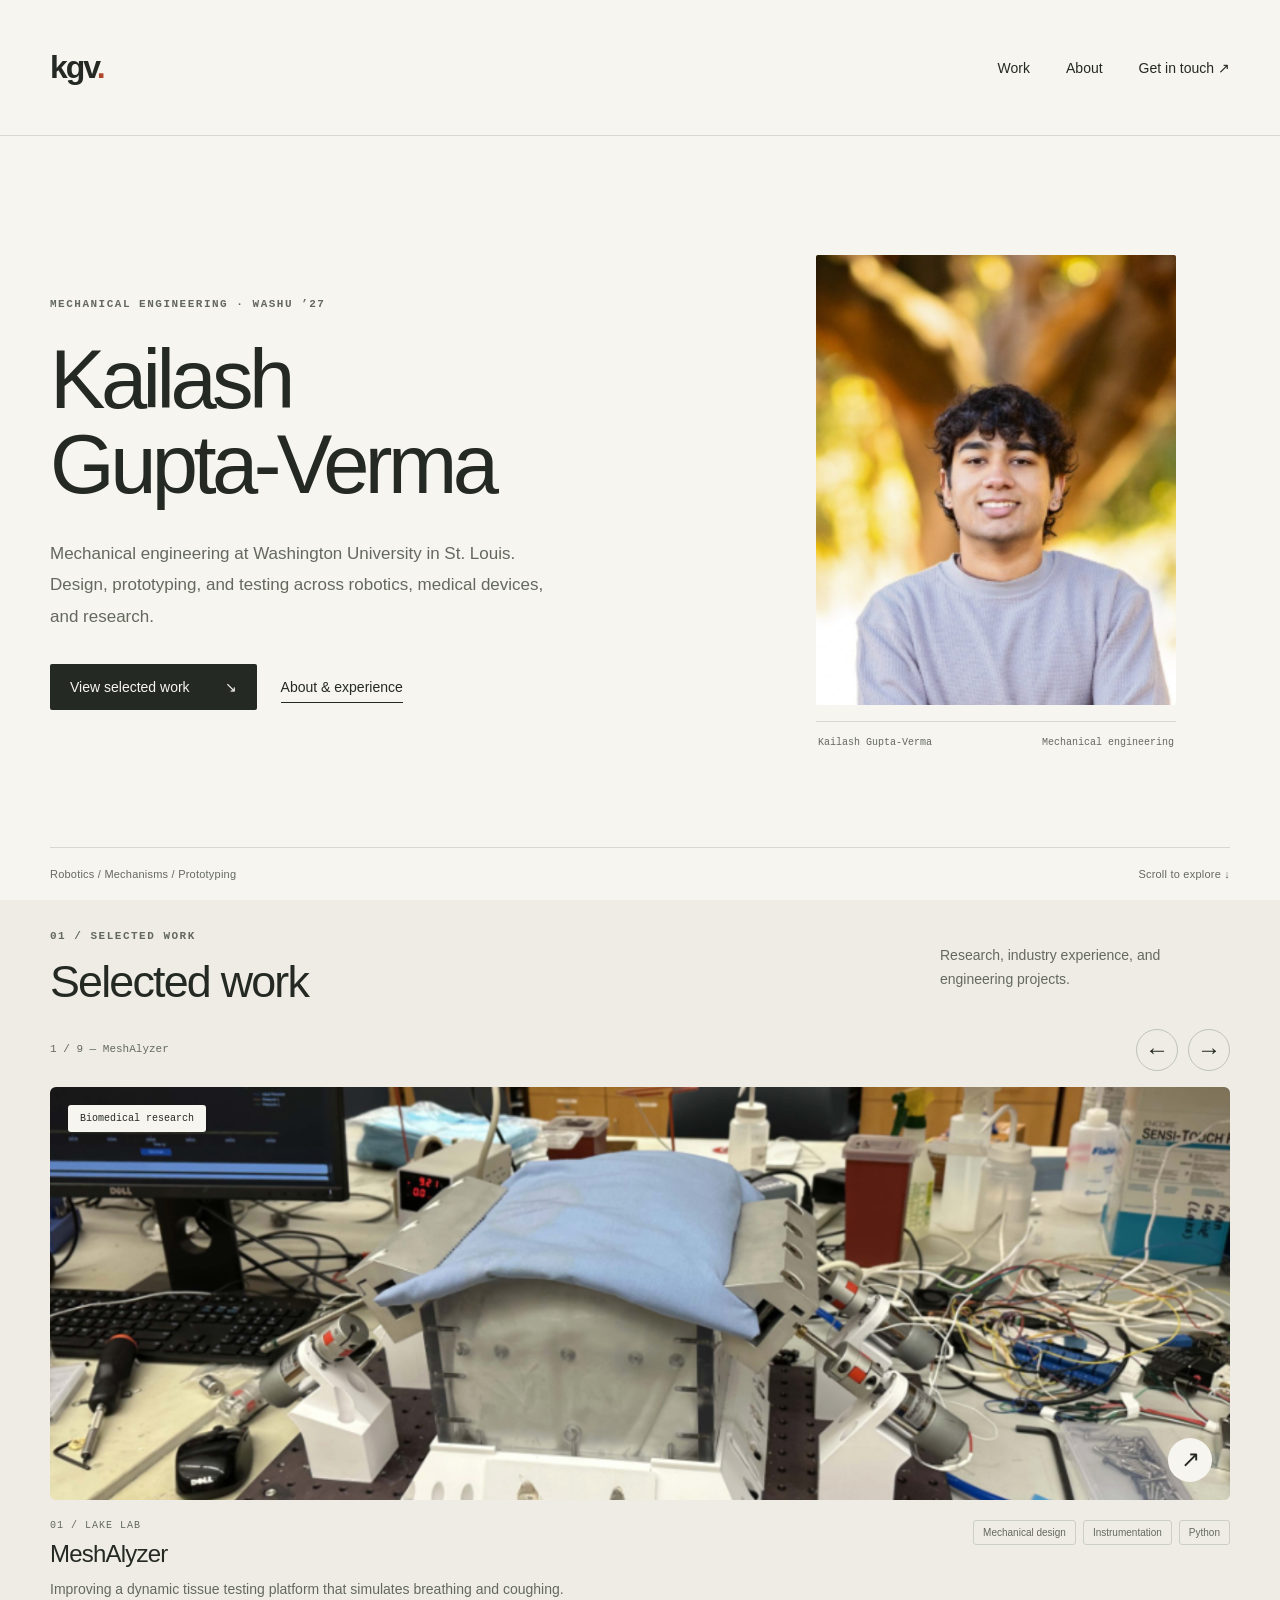
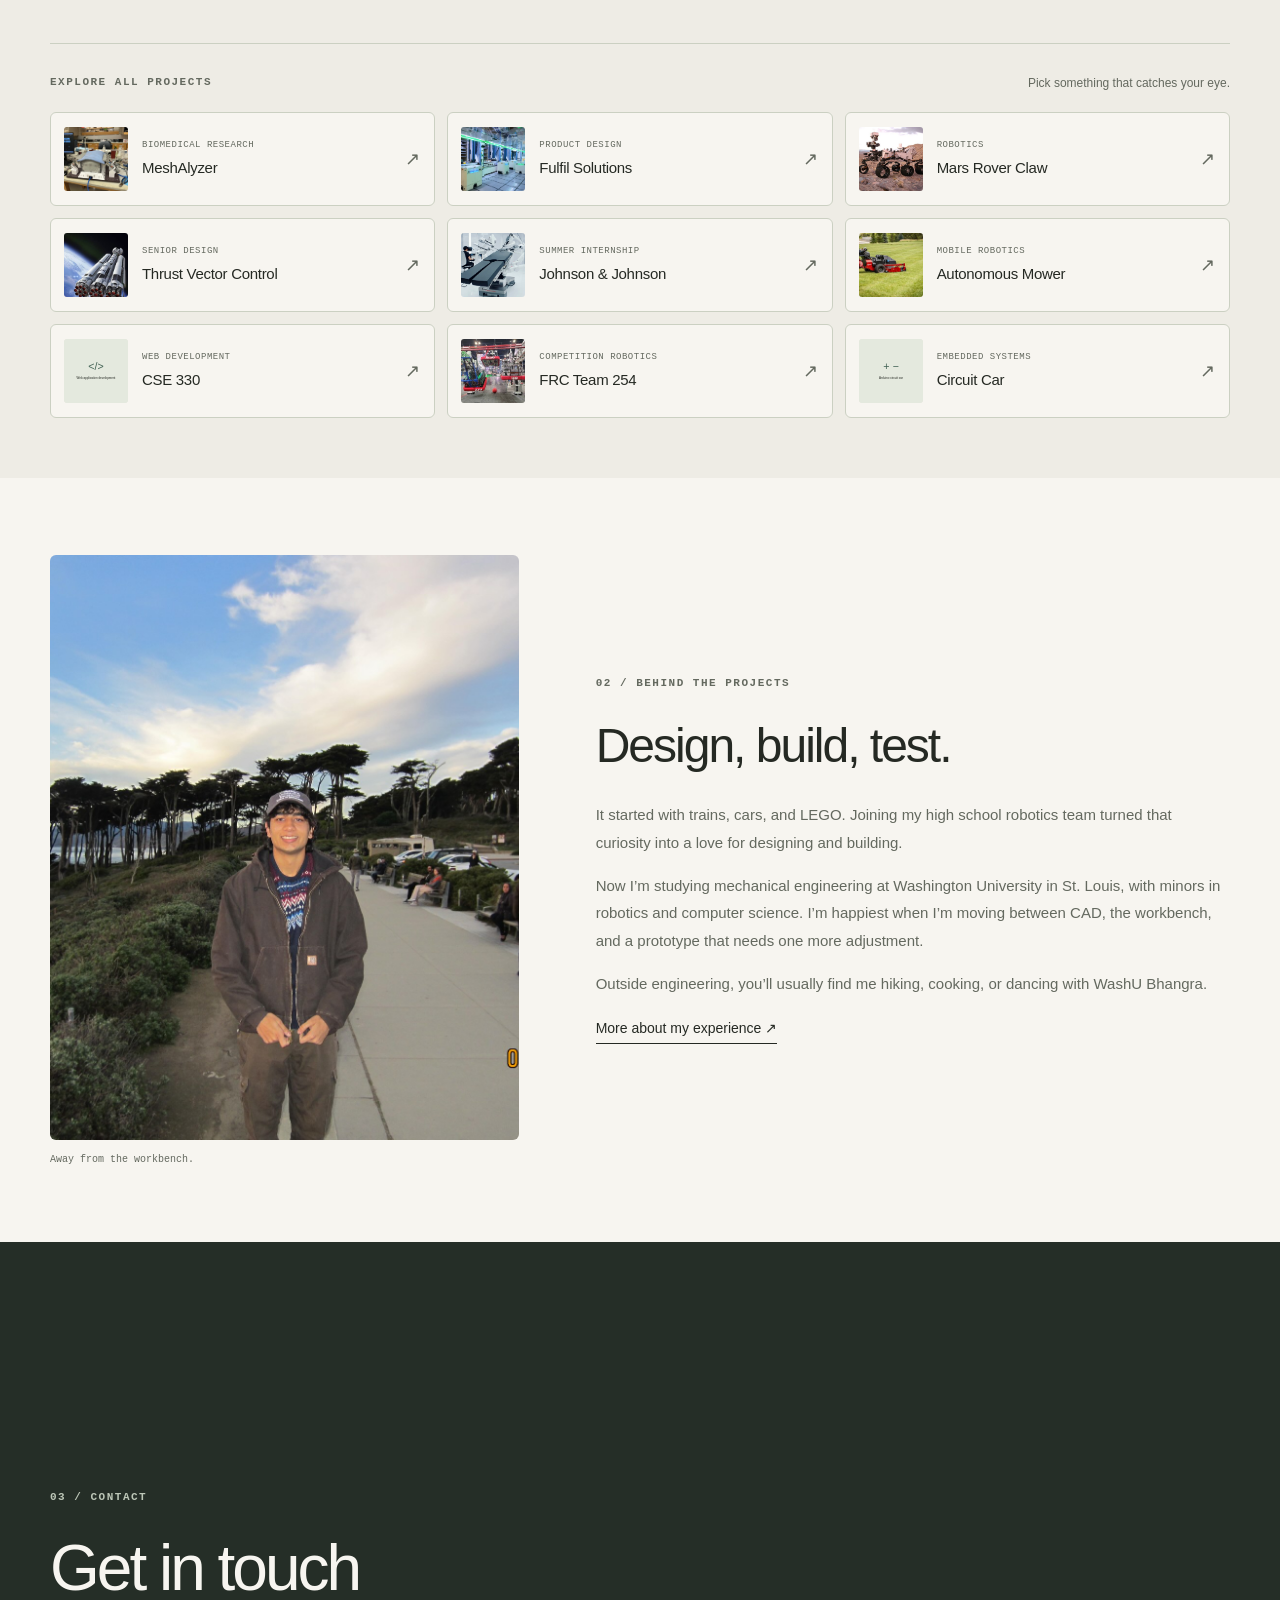
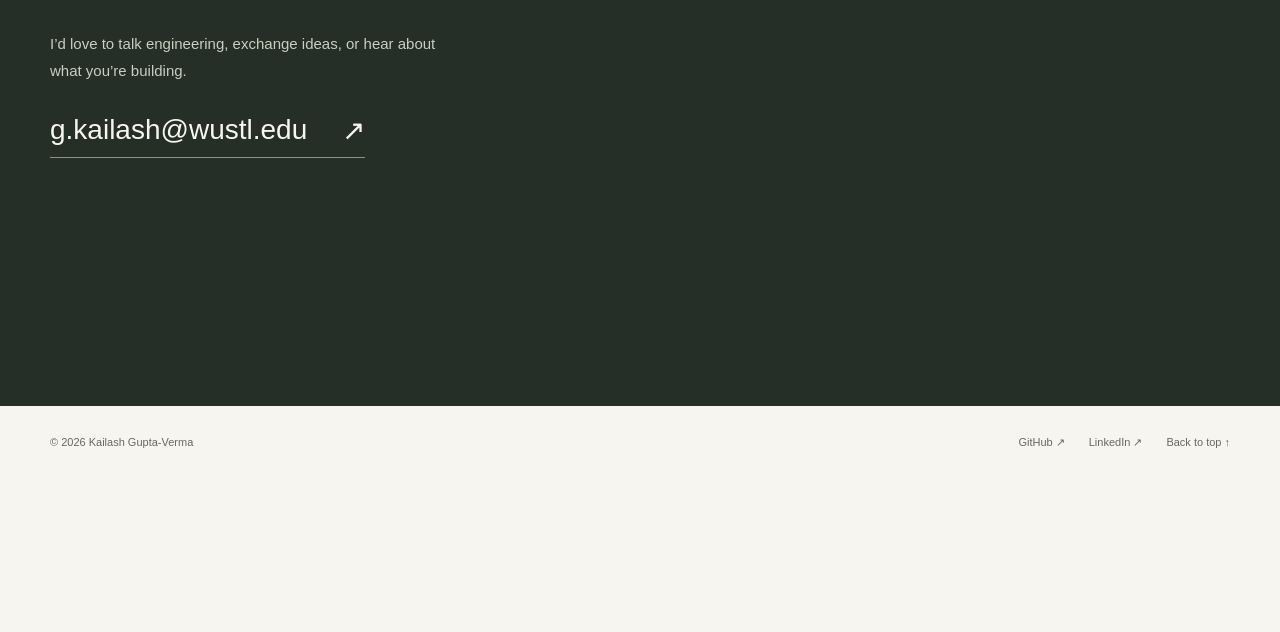
==== commit 85584446: "Refine portfolio homepage and fit Work spotlight to viewport" ====
--- a/portfolio/index.html
+++ b/portfolio/index.html
@@ -1,738 +1 @@
-<!DOCTYPE html>
-<html lang="en">
-<head>
-    <meta charset="UTF-8">
-    <meta name="viewport" content="width=device-width, initial-scale=1">
-    <meta name="description"
-        content="Kailash Gupta-Verma's engineering portfolio — robotics, mechanical design, biomedical research, and web development.">
-    <meta name="theme-color" content="#f7f5f0">
-
-    <title>Kailash Gupta-Verma | Engineering & Design</title>
-
-    <link rel="stylesheet" href="style.css">
-    <script src="script.js" defer></script>
-    <!-- Older project-page About links arrive here with #about. -->
-    <script>if (window.location.hash === "#about") window.location.replace("about.html");</script>
-</head>
-
-<body>
-    <a class="skip-link" href="#main">Skip to content</a>
-
-    <!-- navigation -->
-    <header class="site-header">
-        <div class="container header-inner">
-            <a class="logo" href="./"
-                aria-label="Kailash Gupta-Verma home">
-                kgv<span>.</span>
-            </a>
-
-            <button class="menu-toggle"
-                type="button"
-                aria-expanded="false"
-                aria-controls="navigation"
-                hidden>
-                Menu
-            </button>
-
-            <nav id="navigation" aria-label="Main navigation">
-                <a href="#work">Work</a>
-                <a href="about.html">About</a>
-                <a href="#contact">
-                    Get in touch <span aria-hidden="true">↗</span>
-                </a>
-            </nav>
-        </div>
-    </header>
-
-    <main id="main">
-        <!-- introduction -->
-        <section class="hero container" aria-labelledby="hero-title">
-            <div class="hero-copy">
-                <p class="eyebrow">
-                    Mechanical engineering · WashU ’27
-                </p>
-
-                <h1 id="hero-title">
-                    A sketch.<br>
-                    A prototype.<br>
-                    <span>Something real.</span>
-                </h1>
-
-                <p class="hero-description">
-                    I’m Kailash, a mechanical engineering student who loves
-                    turning ideas into working machines. My work spans
-                    robotics, product design, and biomedical research.
-                </p>
-
-                <div class="hero-actions">
-                    <a class="button" href="#work">
-                        Explore my work
-                        <span aria-hidden="true">↘</span>
-                    </a>
-
-                    <a class="text-link" href="about.html">
-                        A little about me
-                    </a>
-                </div>
-            </div>
-
-            <div class="hero-visual">
-                <figure class="hero-photo">
-                    <img src="images/portPFP.jpg"
-                        alt="Portrait of Kailash Gupta-Verma"
-                        fetchpriority="high">
-
-                    <figcaption>
-                        <span>Kailash Gupta-Verma</span>
-                        <span>Engineer & maker</span>
-                    </figcaption>
-                </figure>
-
-                <div class="photo-note">
-                    <span class="note-symbol" aria-hidden="true">✳</span>
-                    Always building.<br>
-                    Always learning.
-                </div>
-            </div>
-
-            <div class="hero-bottom">
-                <span>Robotics / Mechanisms / Prototyping</span>
-
-                <a href="#work">
-                    Scroll to explore <span aria-hidden="true">↓</span>
-                </a>
-            </div>
-        </section>
-
-        <!-- project spotlight -->
-        <section class="work-section" id="work"
-            aria-labelledby="work-title">
-            <div class="container">
-                <div class="section-heading">
-                    <div>
-                        <p class="eyebrow">01 / Selected work</p>
-                        <h2 id="work-title">Built with curiosity.</h2>
-                    </div>
-
-                    <p>
-                        A few projects from the lab, the workshop,
-                        and everywhere in between.
-                    </p>
-                </div>
-
-                <div class="project-carousel"
-                    role="region"
-                    aria-roledescription="carousel"
-                    aria-label="Featured projects">
-
-                    <div class="carousel-controls">
-                        <p class="carousel-status"
-                            id="project-status"
-                            aria-live="polite"
-                            aria-atomic="true"></p>
-
-                        <div class="carousel-buttons">
-                            <button class="carousel-button"
-                                id="previous-project"
-                                type="button"
-                                aria-label="Show previous project"
-                                aria-controls="project-track"
-                                hidden>
-                                <span aria-hidden="true">←</span>
-                            </button>
-
-                            <button class="carousel-button"
-                                id="next-project"
-                                type="button"
-                                aria-label="Show next project"
-                                aria-controls="project-track"
-                                hidden>
-                                <span aria-hidden="true">→</span>
-                            </button>
-                        </div>
-                    </div>
-
-                    <div class="project-grid" id="project-track">
-                        <!-- meshalyzer -->
-                        <article class="project-card featured">
-                            <a class="project-image"
-                                href="projects/meshalyzer.html"
-                                aria-label="Read about MeshAlyzer">
-
-                                <img src="images/meshalyzer.jpg"
-                                    alt="MeshAlyzer tissue testing platform on a laboratory bench"
-                                    loading="lazy">
-
-                                <span class="image-label">
-                                    Biomedical research
-                                </span>
-                                <span class="project-arrow"
-                                    aria-hidden="true">↗</span>
-                            </a>
-
-                            <div class="project-info">
-                                <div>
-                                    <p class="project-number">
-                                        01 / Lake Lab
-                                    </p>
-
-                                    <h3>
-                                        <a href="projects/meshalyzer.html">
-                                            MeshAlyzer
-                                        </a>
-                                    </h3>
-
-                                    <p>
-                                        Improving a dynamic tissue testing
-                                        platform that simulates breathing
-                                        and coughing.
-                                    </p>
-                                </div>
-
-                                <div class="tags">
-                                    <span>Mechanical design</span>
-                                    <span>Instrumentation</span>
-                                    <span>Python</span>
-                                </div>
-                            </div>
-                        </article>
-
-                        <!-- fulfil -->
-                        <article class="project-card">
-                            <a class="project-image"
-                                href="projects/fulfil.html"
-                                aria-label="Read about my mechanical engineering internship at Fulfil">
-
-                                <img src="images/fulfil.jpg"
-                                    alt="Fulfil's automated grocery fulfillment equipment"
-                                    loading="lazy">
-
-                                <span class="image-label">
-                                    Product design
-                                </span>
-                                <span class="project-arrow"
-                                    aria-hidden="true">↗</span>
-                            </a>
-
-                            <div class="project-info">
-                                <div>
-                                    <p class="project-number">
-                                        02 / Fulfil Solutions
-                                    </p>
-
-                                    <h3>
-                                        <a href="projects/fulfil.html">
-                                            Mechanical engineering at Fulfil.
-                                        </a>
-                                    </h3>
-
-                                    <p>
-                                        Compliant bag-retention mechanisms and tote-positioning
-                                        concepts for automated grocery fulfillment.
-                                    </p>
-                                </div>
-
-                                <div class="tags">
-                                    <span>CAD</span>
-                                    <span>Tolerance analysis</span>
-                                    <span>Prototyping</span>
-                                </div>
-                            </div>
-                        </article>
-
-                        <!-- rover claw -->
-                        <article class="project-card">
-                            <a class="project-image"
-                                href="projects/rover-claw.html"
-                                aria-label="Read about the Mars rover claw">
-
-                                <img src="images/roverCover.jpeg"
-                                    alt="Prototype of the WashU Mars rover claw"
-                                    loading="lazy">
-
-                                <span class="image-label">Robotics</span>
-                                <span class="project-arrow"
-                                    aria-hidden="true">↗</span>
-                            </a>
-
-                            <div class="project-info">
-                                <div>
-                                    <p class="project-number">
-                                        03 / WashU Robotics
-                                    </p>
-
-                                    <h3>
-                                        <a href="projects/rover-claw.html">
-                                            A grip on another world.
-                                        </a>
-                                    </h3>
-
-                                    <p>
-                                        Designing and prototyping an end effector
-                                        for a competition Mars rover.
-                                    </p>
-                                </div>
-
-                                <div class="tags">
-                                    <span>Mechanisms</span>
-                                    <span>CAD</span>
-                                    <span>Prototyping</span>
-                                </div>
-                            </div>
-                        </article>
-
-                        <!-- senior design -->
-                        <article class="project-card">
-                            <a class="project-image"
-                                href="projects/senior-design.html"
-                                aria-label="Read about the thrust vector control demonstration">
-
-                                <img src="images/senior-design.jpg"
-                                    alt="Thrust vector control rocket demonstration"
-                                    loading="lazy">
-
-                                <span class="image-label">Senior design</span>
-                                <span class="project-arrow"
-                                    aria-hidden="true">↗</span>
-                            </a>
-
-                            <div class="project-info">
-                                <div>
-                                    <p class="project-number">
-                                        04 / WashU Senior Design
-                                    </p>
-
-                                    <h3>
-                                        <a href="projects/senior-design.html">
-                                            Keeping a rocket upright.
-                                        </a>
-                                    </h3>
-
-                                    <p>
-                                        A fan-powered thrust vector control
-                                        demonstration that brings feedback
-                                        control to the science center.
-                                    </p>
-                                </div>
-
-                                <div class="tags">
-                                    <span>Controls</span>
-                                    <span>Electromechanical design</span>
-                                    <span>Arduino</span>
-                                </div>
-                            </div>
-                        </article>
-
-                        <!-- johnson & johnson -->
-                        <article class="project-card">
-                            <a class="project-image"
-                                href="projects/jnj.html"
-                                aria-label="Read about my Johnson and Johnson internship">
-
-                                <img src="images/jnj.jpg"
-                                    alt="My summer internship at Johnson & Johnson"
-                                    loading="lazy">
-
-                                <span class="image-label">
-                                    Industry experience
-                                </span>
-                                <span class="project-arrow"
-                                    aria-hidden="true">↗</span>
-                            </a>
-
-                            <div class="project-info">
-                                <div>
-                                    <p class="project-number">
-                                        05 / Johnson & Johnson
-                                    </p>
-
-                                    <h3>
-                                        <a href="projects/jnj.html">
-                                            Engineering in practice.
-                                        </a>
-                                    </h3>
-
-                                    <p>
-                                        A closer look at my summer internship
-                                        experience at Johnson & Johnson.
-                                    </p>
-                                </div>
-
-                                <div class="tags">
-                                    <span>Internship</span>
-                                    <span>Engineering</span>
-                                </div>
-                            </div>
-                        </article>
-
-                        <!-- autonomous lawn mower -->
-                        <article class="project-card">
-                            <a class="project-image"
-                                href="projects/lawn-mower.html"
-                                aria-label="Read about my autonomous lawn mower project">
-
-                                <img src="images/lawn-mower.jpeg"
-                                    alt="Autonomous lawn mower project"
-                                    loading="lazy">
-
-                                <span class="image-label">
-                                    Independent project
-                                </span>
-                                <span class="project-arrow"
-                                    aria-hidden="true">↗</span>
-                            </a>
-
-                            <div class="project-info">
-                                <div>
-                                    <p class="project-number">
-                                        06 / Autonomous Lawn Mower
-                                    </p>
-
-                                    <h3>
-                                        <a href="projects/lawn-mower.html">
-                                            Taking a different route.
-                                        </a>
-                                    </h3>
-
-                                    <p>
-                                        Exploring the mechanical, sensing,
-                                        and navigation requirements for
-                                        an autonomous mowing system.
-                                    </p>
-                                </div>
-
-                                <div class="tags">
-                                    <span>Mobile robotics</span>
-                                    <span>System design</span>
-                                    <span>Navigation</span>
-                                </div>
-                            </div>
-                        </article>
-
-                        <!-- cse 330 -->
-                        <article class="project-card">
-                            <a class="project-image"
-                                href="projects/cse330.html"
-                                aria-label="Read about my CSE 330 web development work">
-
-                                <img src="images/cse330.jpg"
-                                    alt="Screenshot of my CSE 330 web development work"
-                                    loading="lazy">
-
-                                <span class="image-label">
-                                    Web development
-                                </span>
-                                <span class="project-arrow"
-                                    aria-hidden="true">↗</span>
-                            </a>
-
-                            <div class="project-info">
-                                <div>
-                                    <p class="project-number">
-                                        07 / CSE 330
-                                    </p>
-
-                                    <h3>
-                                        <a href="projects/cse330.html">
-                                            Building for the browser.
-                                        </a>
-                                    </h3>
-
-                                    <p>
-                                        Full-stack coursework connecting browser
-                                        interactions, server-side logic,
-                                        databases, and deployment.
-                                    </p>
-                                </div>
-
-                                <div class="tags">
-                                    <span>JavaScript</span>
-                                    <span>PHP & MySQL</span>
-                                    <span>AWS</span>
-                                </div>
-                            </div>
-                        </article>
-
-                        <!-- frc -->
-                        <article class="project-card">
-                            <a class="project-image"
-                                href="projects/frc.html"
-                                aria-label="Read about my FRC robotics experience">
-
-                                <img src="images/frc.jpeg"
-                                    alt="Team 254 competition robot"
-                                    loading="lazy">
-
-                                <span class="image-label">
-                                    Competition robotics
-                                </span>
-                                <span class="project-arrow"
-                                    aria-hidden="true">↗</span>
-                            </a>
-
-                            <div class="project-info">
-                                <div>
-                                    <p class="project-number">
-                                        08 / FRC Team 254
-                                    </p>
-
-                                    <h3>
-                                        <a href="projects/frc.html">
-                                            Built for the competition.
-                                        </a>
-                                    </h3>
-
-                                    <p>
-                                        Mechanical design, wiring, and integration
-                                        across the 2022 and 2023 competition seasons.
-                                    </p>
-                                </div>
-
-                                <div class="tags">
-                                    <span>Robotics</span>
-                                    <span>Mechanical design</span>
-                                    <span>Integration</span>
-                                </div>
-                            </div>
-                        </article>
-
-                        <!-- circuit car -->
-                        <article class="project-card">
-                            <a class="project-image"
-                                href="projects/arduino-car.html"
-                                aria-label="Read about Circuit Car">
-
-                                <img src="images/car.jpg"
-                                    alt="Arduino-powered Circuit Car prototype"
-                                    loading="lazy">
-
-                                <span class="image-label">
-                                    Embedded systems
-                                </span>
-                                <span class="project-arrow"
-                                    aria-hidden="true">↗</span>
-                            </a>
-
-                            <div class="project-info">
-                                <div>
-                                    <p class="project-number">
-                                        09 / Independent Project
-                                    </p>
-
-                                    <h3>
-                                        <a href="projects/arduino-car.html">
-                                            Circuit Car
-                                        </a>
-                                    </h3>
-
-                                    <p>
-                                        A microcontroller-based vehicle exploring
-                                        Bluetooth control, ultrasonic sensing,
-                                        and motor circuitry.
-                                    </p>
-                                </div>
-
-                                <div class="tags">
-                                    <span>Arduino</span>
-                                    <span>Electronics</span>
-                                    <span>Controls</span>
-                                </div>
-                            </div>
-                        </article>
-                    </div>
-                </div>
-
-                <!-- compact project directory -->
-                <div class="project-directory">
-                    <div class="directory-heading">
-                        <p class="eyebrow">Explore all projects</p>
-                        <span>Pick something that catches your eye.</span>
-                    </div>
-
-                    <div class="project-matrix">
-                        <a class="mini-project" href="projects/meshalyzer.html">
-                            <img src="images/meshalyzer.jpg"
-                                alt="" loading="lazy">
-                            <div class="mini-project-copy">
-                                <span class="mini-project-category">Biomedical research</span>
-                                <h3>MeshAlyzer</h3>
-                            </div>
-                            <span class="mini-project-arrow" aria-hidden="true">↗</span>
-                        </a>
-
-                        <a class="mini-project" href="projects/fulfil.html">
-                            <img src="images/fulfil.jpg"
-                                alt="" loading="lazy">
-                            <div class="mini-project-copy">
-                                <span class="mini-project-category">Product design</span>
-                                <h3>Fulfil Solutions</h3>
-                            </div>
-                            <span class="mini-project-arrow" aria-hidden="true">↗</span>
-                        </a>
-
-                        <a class="mini-project" href="projects/rover-claw.html">
-                            <img src="images/roverCover.jpeg"
-                                alt="" loading="lazy">
-                            <div class="mini-project-copy">
-                                <span class="mini-project-category">Robotics</span>
-                                <h3>Mars Rover Claw</h3>
-                            </div>
-                            <span class="mini-project-arrow" aria-hidden="true">↗</span>
-                        </a>
-
-                        <a class="mini-project" href="projects/senior-design.html">
-                            <img src="images/snrDesignCover.jpeg"
-                                alt="" loading="lazy">
-                            <div class="mini-project-copy">
-                                <span class="mini-project-category">Senior design</span>
-                                <h3>Thrust Vector Control</h3>
-                            </div>
-                            <span class="mini-project-arrow" aria-hidden="true">↗</span>
-                        </a>
-
-                        <a class="mini-project" href="projects/jnj.html">
-                            <img src="images/jnj.jpg"
-                                alt="" loading="lazy">
-                            <div class="mini-project-copy">
-                                <span class="mini-project-category">Summer internship</span>
-                                <h3>Johnson & Johnson</h3>
-                            </div>
-                            <span class="mini-project-arrow" aria-hidden="true">↗</span>
-                        </a>
-
-                        <a class="mini-project" href="projects/lawn-mower.html">
-                            <img src="images/lawn-mower.jpeg"
-                                alt="" loading="lazy">
-                            <div class="mini-project-copy">
-                                <span class="mini-project-category">Mobile robotics</span>
-                                <h3>Autonomous Mower</h3>
-                            </div>
-                            <span class="mini-project-arrow" aria-hidden="true">↗</span>
-                        </a>
-
-                        <a class="mini-project" href="projects/cse330.html">
-                            <img src="images/cse330.jpg"
-                                alt="" loading="lazy">
-                            <div class="mini-project-copy">
-                                <span class="mini-project-category">Web development</span>
-                                <h3>CSE 330</h3>
-                            </div>
-                            <span class="mini-project-arrow" aria-hidden="true">↗</span>
-                        </a>
-
-                        <a class="mini-project" href="projects/frc.html">
-                            <img src="images/frc.jpeg"
-                                alt="" loading="lazy">
-                            <div class="mini-project-copy">
-                                <span class="mini-project-category">Competition robotics</span>
-                                <h3>FRC Team 254</h3>
-                            </div>
-                            <span class="mini-project-arrow" aria-hidden="true">↗</span>
-                        </a>
-
-                        <a class="mini-project" href="projects/arduino-car.html">
-                            <img src="images/car.jpg"
-                                alt="" loading="lazy">
-                            <div class="mini-project-copy">
-                                <span class="mini-project-category">Embedded systems</span>
-                                <h3>Circuit Car</h3>
-                            </div>
-                            <span class="mini-project-arrow" aria-hidden="true">↗</span>
-                        </a>
-                    </div>
-                </div>
-            </div>
-        </section>
-
-        <!-- about -->
-        <section class="about-section container" id="about"
-            aria-labelledby="about-title">
-            <div class="about-image">
-                <img src="images/about-me.jpg"
-                    alt="Kailash outdoors near the coast"
-                    loading="lazy">
-
-                <span class="image-caption">
-                    Away from the workbench.
-                </span>
-            </div>
-
-            <div class="about-copy">
-                <p class="eyebrow">02 / Behind the projects</p>
-
-                <h2 id="about-title">
-                    I like figuring out<br>
-                    how things <em>could</em> work.
-                </h2>
-
-                <p>
-                    It started with trains, cars, and LEGO. Joining my high
-                    school robotics team turned that curiosity into a love
-                    for designing and building.
-                </p>
-
-                <p>
-                    Now I’m studying mechanical engineering at Washington
-                    University in St. Louis, with minors in robotics and
-                    computer science. I’m happiest when I’m moving between
-                    CAD, the workbench, and a prototype that needs one more
-                    adjustment.
-                </p>
-
-                <p>
-                    Outside engineering, you’ll usually find me hiking,
-                    cooking, or dancing with WashU Bhangra.
-                </p>
-
-                <a class="text-link"
-                    href="about.html">
-                    More about my experience
-                    <span aria-hidden="true">↗</span>
-                </a>
-            </div>
-        </section>
-
-        <!-- contact -->
-        <section class="contact-section" id="contact"
-            aria-labelledby="contact-title">
-            <div class="container contact-inner">
-                <p class="eyebrow">03 / Let’s connect</p>
-
-                <h2 id="contact-title">
-                    Have something<br>
-                    in mind?
-                </h2>
-
-                <p>
-                    I’d love to talk engineering, exchange ideas,
-                    or hear about what you’re building.
-                </p>
-
-                <a class="contact-link" href="mailto:g.kailash@wustl.edu">
-                    g.kailash@wustl.edu
-                    <span aria-hidden="true">↗</span>
-                </a>
-            </div>
-        </section>
-    </main>
-
-    <!-- footer -->
-    <footer class="container site-footer">
-        <p>
-            © <span id="year">2026</span> Kailash Gupta-Verma
-        </p>
-
-        <div class="footer-links">
-            <a href="https://github.com/kailashguptaverma">
-                GitHub ↗
-            </a>
-
-            <a href="https://www.linkedin.com/in/kailash-gupta-verma-360150200/">
-                LinkedIn ↗
-            </a>
-
-            <a href="#main">Back to top ↑</a>
-        </div>
-    </footer>
-</body>
-</html>+<!DOCTYPE html><html lang="en"><head><meta charset="utf-8"><meta name="viewport" content="width=device-width,initial-scale=1"><title>Kailash Gupta-Verma</title><script>location.replace("../index.html" + location.search + location.hash);</script></head><body><a href="../index.html">Continue to portfolio</a></body></html>
